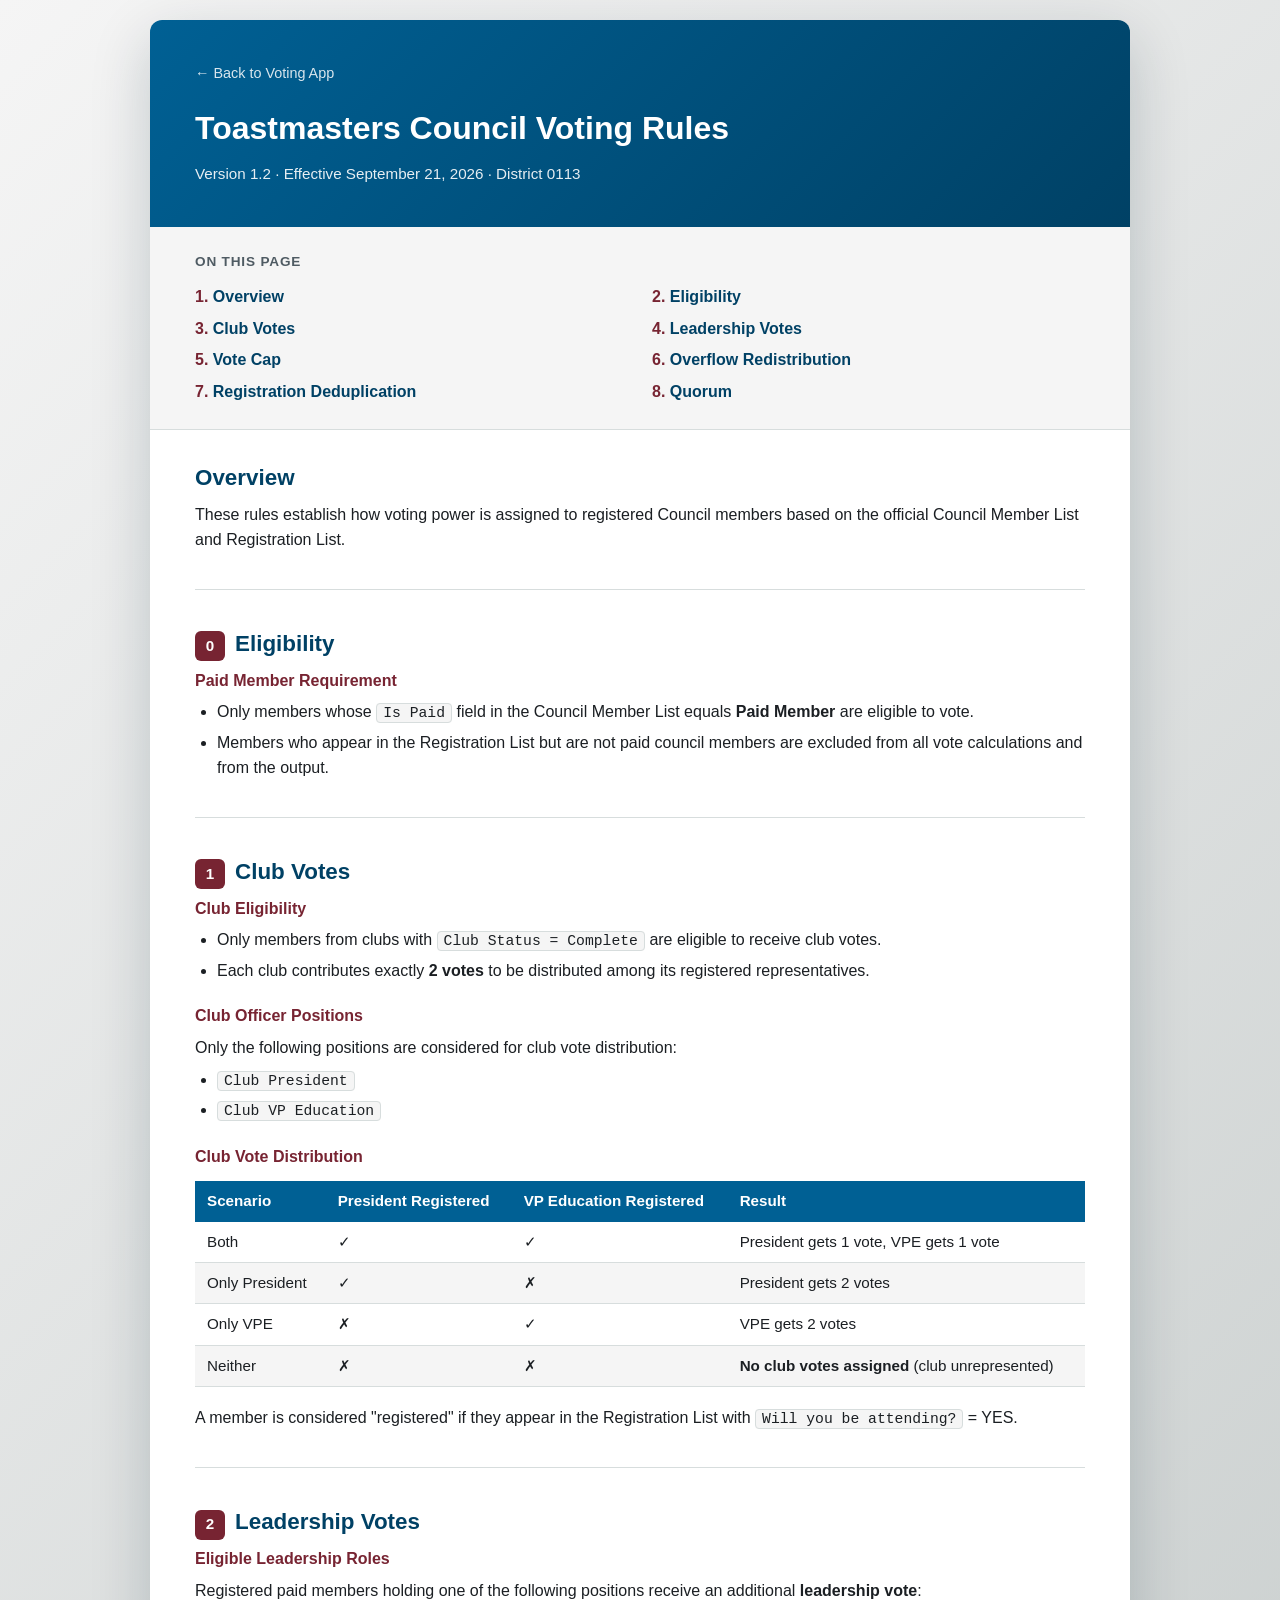
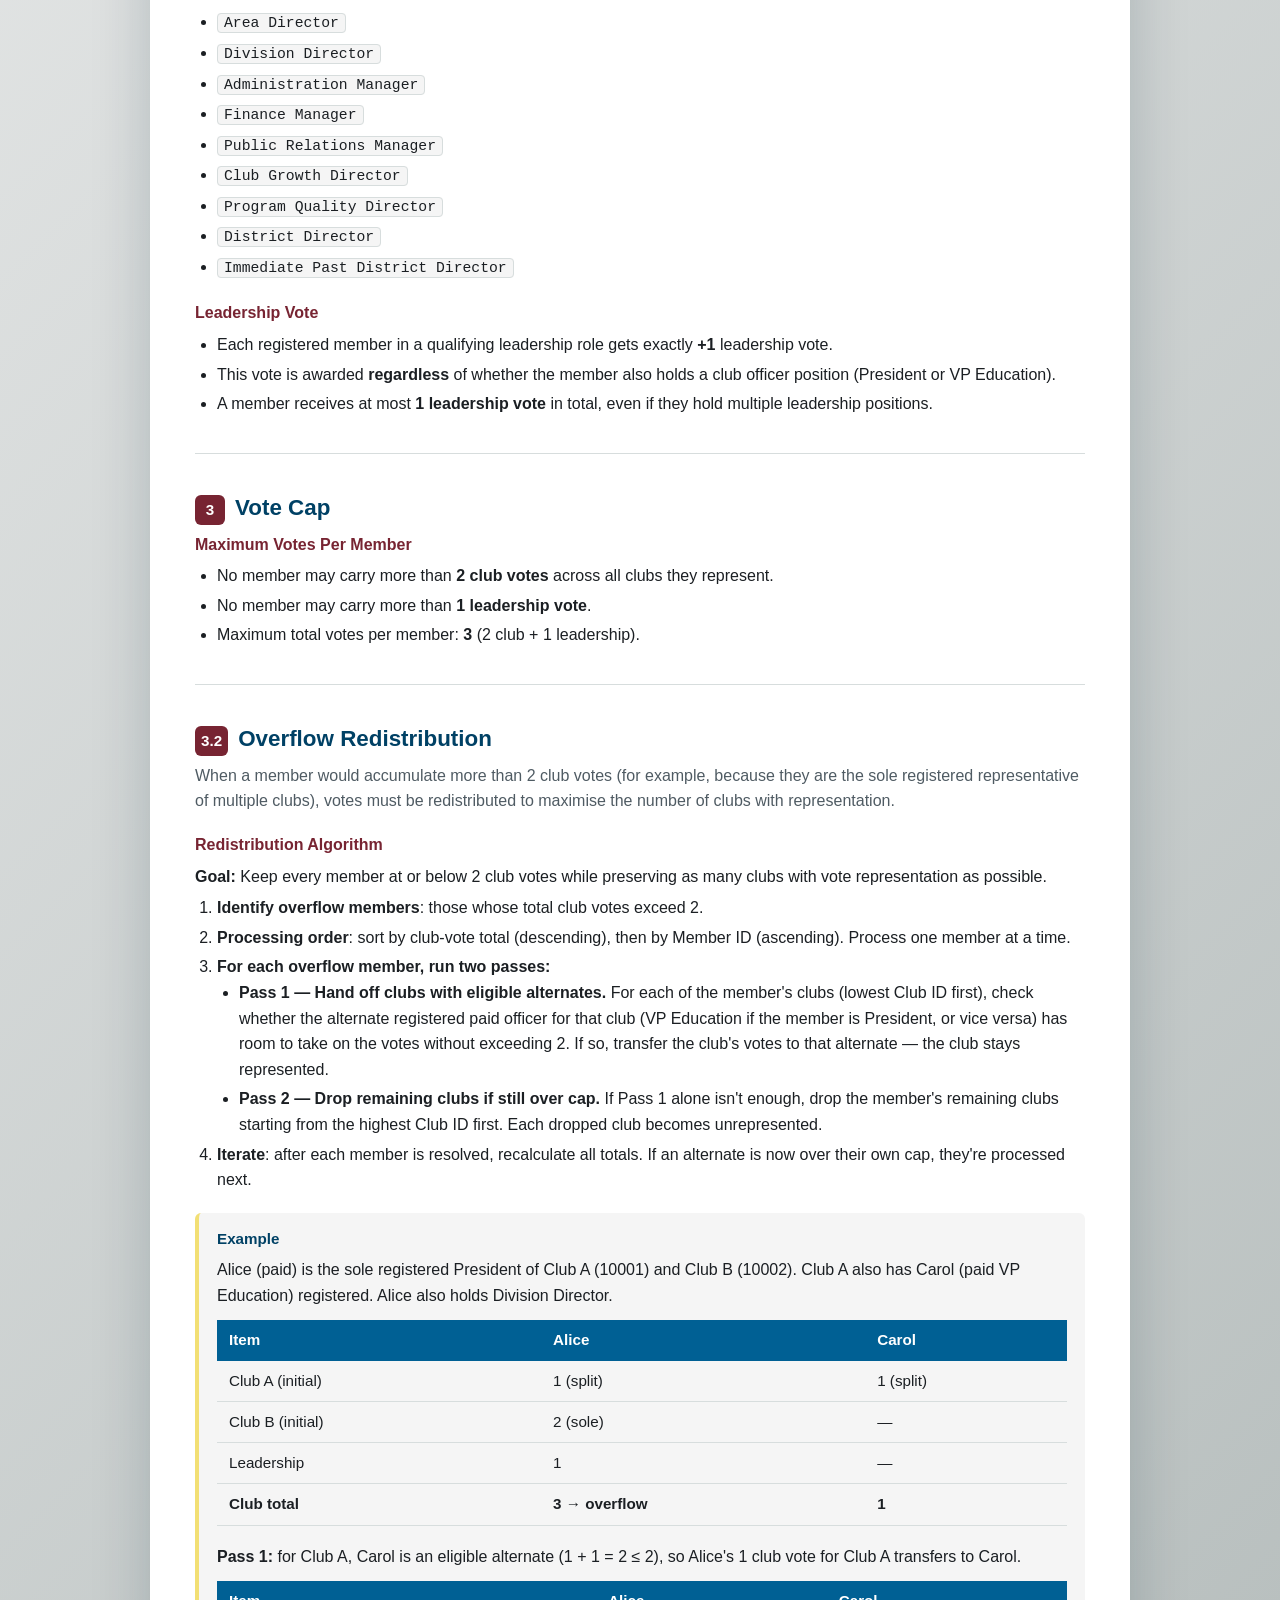
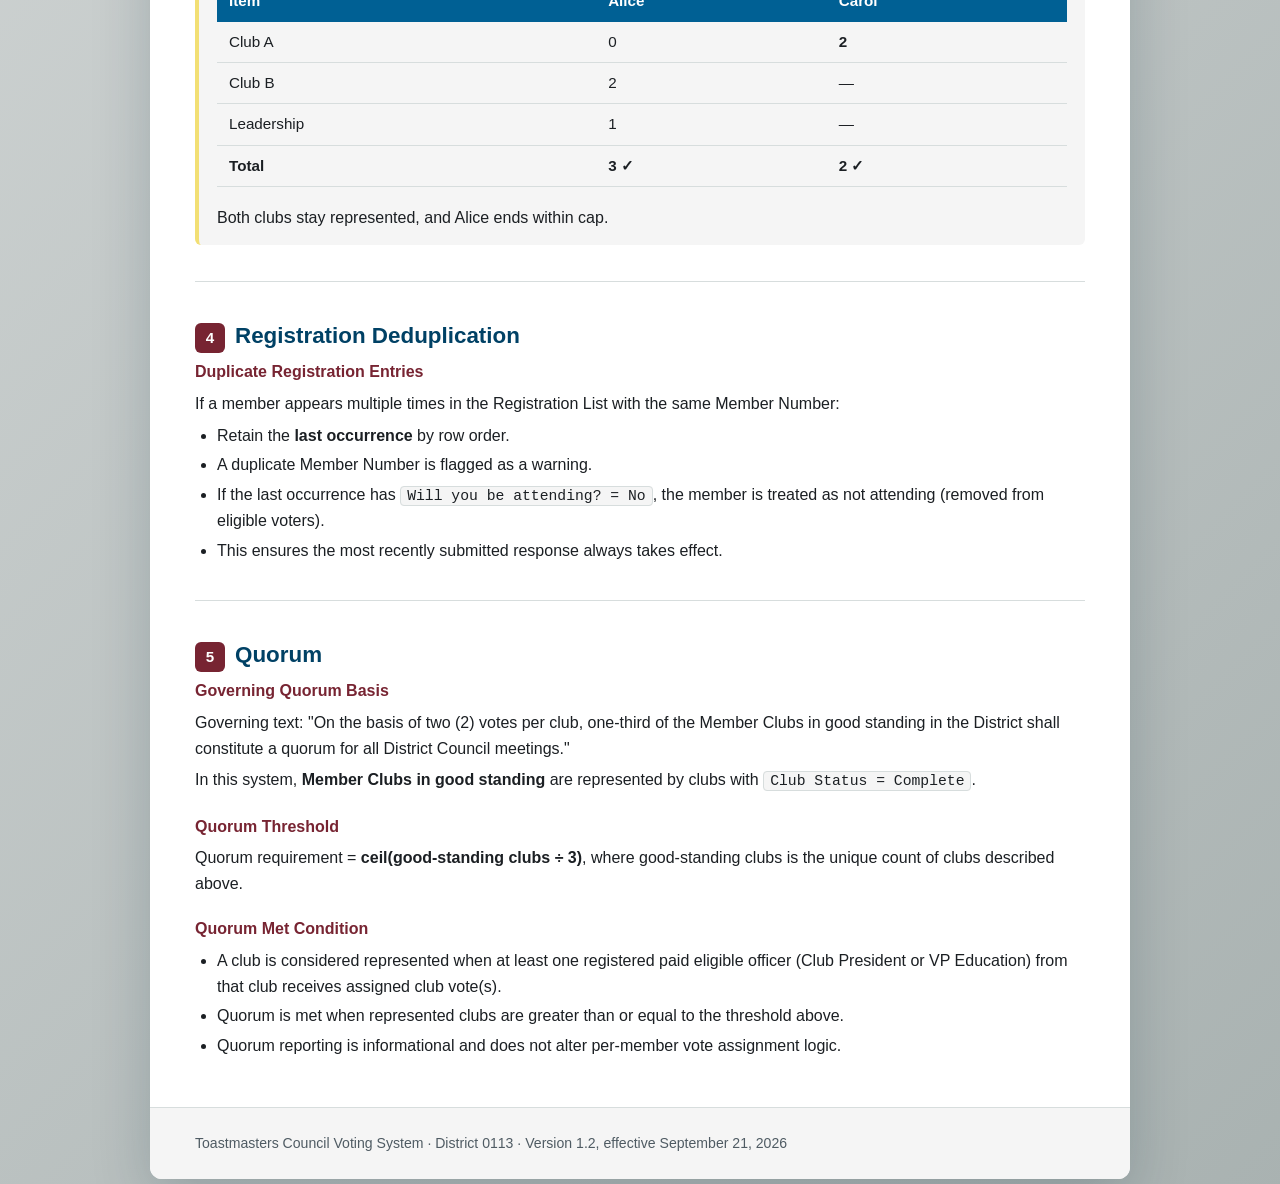
==== docs/voting-rules.html @ 873993ae "docs: reorder Quorum/Output Format rules and add a legible rules page Swaps rule order so Quorum (no" ====
<!DOCTYPE html>
<html lang="en">
<head>
<meta charset="UTF-8">
<meta name="viewport" content="width=device-width, initial-scale=1.0">
<title>Voting Rules — Toastmasters Council Voting</title>
<style>
    :root {
        --tm-loyal-blue: #004165;
        --tm-blissful-blue: #006094;
        --tm-true-maroon: #772432;
        --tm-rich-maroon: #781327;
        --tm-cool-gray: #a9b2b1;
        --tm-fair-gray: #f5f5f5;
        --tm-happy-yellow: #f2df74;
        --tm-white: #ffffff;
        --tm-charcoal: #1b1f23;
        --tm-slate: #4f5b63;
        --tm-border: #d7dddd;
        --tm-shadow: rgba(0, 33, 52, 0.2);
    }

    * { margin: 0; padding: 0; box-sizing: border-box; }

    body {
        font-family: 'Source Sans 3', 'Myriad Pro', 'Segoe UI', Arial, sans-serif;
        background: linear-gradient(135deg, var(--tm-fair-gray) 0%, var(--tm-cool-gray) 100%);
        color: var(--tm-charcoal);
        min-height: 100vh;
        padding: 20px;
        line-height: 1.6;
    }

    .sheet {
        max-width: 980px;
        margin: 0 auto;
        background: var(--tm-white);
        border-radius: 12px;
        box-shadow: 0 20px 60px var(--tm-shadow);
        overflow: hidden;
    }

    header {
        background: linear-gradient(135deg, var(--tm-blissful-blue) 0%, var(--tm-loyal-blue) 100%);
        color: var(--tm-white);
        padding: 40px 45px;
    }

    header .back-link {
        display: inline-block;
        margin-bottom: 18px;
        color: var(--tm-white);
        opacity: 0.85;
        text-decoration: none;
        font-size: 0.9rem;
    }

    header .back-link:hover { opacity: 1; text-decoration: underline; }

    header h1 { font-size: 2rem; margin-bottom: 8px; }

    header .meta {
        opacity: 0.9;
        font-size: 0.95rem;
    }

    nav.toc {
        background: var(--tm-fair-gray);
        border-bottom: 1px solid var(--tm-border);
        padding: 24px 45px;
    }

    nav.toc h2 {
        font-size: 0.85rem;
        text-transform: uppercase;
        letter-spacing: 0.06em;
        color: var(--tm-slate);
        margin-bottom: 12px;
    }

    nav.toc ol {
        list-style: none;
        display: grid;
        grid-template-columns: repeat(2, 1fr);
        gap: 6px 24px;
        counter-reset: toc;
    }

    nav.toc li { counter-increment: toc; }

    nav.toc a {
        color: var(--tm-loyal-blue);
        text-decoration: none;
        font-weight: 600;
    }

    nav.toc a::before {
        content: counter(toc) ". ";
        color: var(--tm-true-maroon);
    }

    nav.toc a:hover { text-decoration: underline; }

    main { padding: 10px 45px 45px; }

    section.rule {
        padding-top: 36px;
        border-top: 1px solid var(--tm-border);
        margin-top: 36px;
    }

    section.rule:first-of-type {
        border-top: none;
        margin-top: 10px;
        padding-top: 10px;
    }

    section.rule h2 {
        color: var(--tm-loyal-blue);
        font-size: 1.4rem;
        margin-bottom: 6px;
        display: flex;
        align-items: baseline;
        gap: 10px;
    }

    section.rule h2 .rule-number {
        display: inline-flex;
        align-items: center;
        justify-content: center;
        min-width: 30px;
        height: 30px;
        padding: 0 6px;
        border-radius: 6px;
        background: var(--tm-true-maroon);
        color: var(--tm-white);
        font-size: 0.95rem;
        font-weight: 700;
    }

    section.rule > p.intro {
        color: var(--tm-slate);
        margin-bottom: 18px;
    }

    .clause {
        margin-bottom: 20px;
    }

    .clause:last-child { margin-bottom: 0; }

    .clause h3 {
        font-size: 1rem;
        color: var(--tm-true-maroon);
        margin-bottom: 6px;
    }

    .clause ul, .clause ol {
        margin-left: 22px;
    }

    .clause ul { list-style: disc; }

    .clause li { margin-bottom: 4px; }

    .clause p { margin-bottom: 6px; }

    code {
        background: var(--tm-fair-gray);
        border: 1px solid var(--tm-border);
        border-radius: 4px;
        padding: 1px 6px;
        font-size: 0.92em;
        font-family: 'SFMono-Regular', Consolas, monospace;
    }

    table.rule-table {
        width: 100%;
        border-collapse: collapse;
        margin: 12px 0 18px;
        font-size: 0.95rem;
    }

    table.rule-table th {
        background: var(--tm-blissful-blue);
        color: var(--tm-white);
        text-align: left;
        padding: 8px 12px;
    }

    table.rule-table td {
        padding: 8px 12px;
        border-bottom: 1px solid var(--tm-border);
    }

    table.rule-table tr:nth-child(even) td { background: var(--tm-fair-gray); }

    .callout {
        background: var(--tm-fair-gray);
        border-left: 4px solid var(--tm-blissful-blue);
        border-radius: 6px;
        padding: 14px 18px;
        margin: 14px 0;
    }

    .callout.example {
        border-left-color: var(--tm-happy-yellow);
    }

    .callout h4 {
        color: var(--tm-loyal-blue);
        font-size: 0.95rem;
        margin-bottom: 6px;
    }

    footer {
        padding: 24px 45px;
        border-top: 1px solid var(--tm-border);
        color: var(--tm-slate);
        font-size: 0.88rem;
        background: var(--tm-fair-gray);
    }

    @media (max-width: 640px) {
        body { padding: 0; }
        .sheet { border-radius: 0; }
        header, nav.toc, main, footer { padding-left: 20px; padding-right: 20px; }
        nav.toc ol { grid-template-columns: 1fr; }
    }

    @media print {
        body { background: var(--tm-white); padding: 0; }
        .sheet { box-shadow: none; border-radius: 0; max-width: 100%; }
        header .back-link { display: none; }
        nav.toc { page-break-after: always; }
        section.rule { page-break-inside: avoid; }
        section.rule.page-break { page-break-before: always; border-top: none; margin-top: 0; padding-top: 0; }
    }
</style>
</head>
<body>
<div class="sheet">
    <header>
        <a class="back-link" href="../index.html">&larr; Back to Voting App</a>
        <h1>Toastmasters Council Voting Rules</h1>
        <p class="meta">Version 1.2 &middot; Effective September 21, 2026 &middot; District 0113</p>
    </header>

    <nav class="toc" aria-label="Table of contents">
        <h2>On this page</h2>
        <ol>
            <li><a href="#overview">Overview</a></li>
            <li><a href="#eligibility">Eligibility</a></li>
            <li><a href="#club-votes">Club Votes</a></li>
            <li><a href="#leadership-votes">Leadership Votes</a></li>
            <li><a href="#vote-cap">Vote Cap</a></li>
            <li><a href="#redistribution">Overflow Redistribution</a></li>
            <li><a href="#deduplication">Registration Deduplication</a></li>
            <li><a href="#quorum">Quorum</a></li>
        </ol>
    </nav>

    <main>
        <section class="rule" id="overview">
            <h2>Overview</h2>
            <p>These rules establish how voting power is assigned to registered Council members based on the official Council Member List and Registration List.</p>
        </section>

        <section class="rule" id="eligibility">
            <h2><span class="rule-number">0</span>Eligibility</h2>
            <div class="clause">
                <h3>Paid Member Requirement</h3>
                <ul>
                    <li>Only members whose <code>Is Paid</code> field in the Council Member List equals <strong>Paid Member</strong> are eligible to vote.</li>
                    <li>Members who appear in the Registration List but are not paid council members are excluded from all vote calculations and from the output.</li>
                </ul>
            </div>
        </section>

        <section class="rule" id="club-votes">
            <h2><span class="rule-number">1</span>Club Votes</h2>
            <div class="clause">
                <h3>Club Eligibility</h3>
                <ul>
                    <li>Only members from clubs with <code>Club Status = Complete</code> are eligible to receive club votes.</li>
                    <li>Each club contributes exactly <strong>2 votes</strong> to be distributed among its registered representatives.</li>
                </ul>
            </div>
            <div class="clause">
                <h3>Club Officer Positions</h3>
                <p>Only the following positions are considered for club vote distribution:</p>
                <ul>
                    <li><code>Club President</code></li>
                    <li><code>Club VP Education</code></li>
                </ul>
            </div>
            <div class="clause">
                <h3>Club Vote Distribution</h3>
                <table class="rule-table">
                    <thead>
                        <tr><th>Scenario</th><th>President Registered</th><th>VP Education Registered</th><th>Result</th></tr>
                    </thead>
                    <tbody>
                        <tr><td>Both</td><td>✓</td><td>✓</td><td>President gets 1 vote, VPE gets 1 vote</td></tr>
                        <tr><td>Only President</td><td>✓</td><td>✗</td><td>President gets 2 votes</td></tr>
                        <tr><td>Only VPE</td><td>✗</td><td>✓</td><td>VPE gets 2 votes</td></tr>
                        <tr><td>Neither</td><td>✗</td><td>✗</td><td><strong>No club votes assigned</strong> (club unrepresented)</td></tr>
                    </tbody>
                </table>
                <p>A member is considered "registered" if they appear in the Registration List with <code>Will you be attending?</code> = YES.</p>
            </div>
        </section>

        <section class="rule" id="leadership-votes">
            <h2><span class="rule-number">2</span>Leadership Votes</h2>
            <div class="clause">
                <h3>Eligible Leadership Roles</h3>
                <p>Registered paid members holding one of the following positions receive an additional <strong>leadership vote</strong>:</p>
                <ul>
                    <li><code>Area Director</code></li>
                    <li><code>Division Director</code></li>
                    <li><code>Administration Manager</code></li>
                    <li><code>Finance Manager</code></li>
                    <li><code>Public Relations Manager</code></li>
                    <li><code>Club Growth Director</code></li>
                    <li><code>Program Quality Director</code></li>
                    <li><code>District Director</code></li>
                    <li><code>Immediate Past District Director</code></li>
                </ul>
            </div>
            <div class="clause">
                <h3>Leadership Vote</h3>
                <ul>
                    <li>Each registered member in a qualifying leadership role gets exactly <strong>+1</strong> leadership vote.</li>
                    <li>This vote is awarded <strong>regardless</strong> of whether the member also holds a club officer position (President or VP Education).</li>
                    <li>A member receives at most <strong>1 leadership vote</strong> in total, even if they hold multiple leadership positions.</li>
                </ul>
            </div>
        </section>

        <section class="rule page-break" id="vote-cap">
            <h2><span class="rule-number">3</span>Vote Cap</h2>
            <div class="clause">
                <h3>Maximum Votes Per Member</h3>
                <ul>
                    <li>No member may carry more than <strong>2 club votes</strong> across all clubs they represent.</li>
                    <li>No member may carry more than <strong>1 leadership vote</strong>.</li>
                    <li>Maximum total votes per member: <strong>3</strong> (2 club + 1 leadership).</li>
                </ul>
            </div>
        </section>

        <section class="rule" id="redistribution">
            <h2><span class="rule-number">3.2</span>Overflow Redistribution</h2>
            <p class="intro">When a member would accumulate more than 2 club votes (for example, because they are the sole registered representative of multiple clubs), votes must be redistributed to maximise the number of clubs with representation.</p>

            <div class="clause">
                <h3>Redistribution Algorithm</h3>
                <p><strong>Goal:</strong> Keep every member at or below 2 club votes while preserving as many clubs with vote representation as possible.</p>
                <ol>
                    <li><strong>Identify overflow members</strong>: those whose total club votes exceed 2.</li>
                    <li><strong>Processing order</strong>: sort by club-vote total (descending), then by Member ID (ascending). Process one member at a time.</li>
                    <li>
                        <strong>For each overflow member, run two passes:</strong>
                        <ul>
                            <li><strong>Pass 1 — Hand off clubs with eligible alternates.</strong> For each of the member's clubs (lowest Club ID first), check whether the alternate registered paid officer for that club (VP Education if the member is President, or vice versa) has room to take on the votes without exceeding 2. If so, transfer the club's votes to that alternate — the club stays represented.</li>
                            <li><strong>Pass 2 — Drop remaining clubs if still over cap.</strong> If Pass 1 alone isn't enough, drop the member's remaining clubs starting from the highest Club ID first. Each dropped club becomes unrepresented.</li>
                        </ul>
                    </li>
                    <li><strong>Iterate</strong>: after each member is resolved, recalculate all totals. If an alternate is now over their own cap, they're processed next.</li>
                </ol>
            </div>

            <div class="callout example">
                <h4>Example</h4>
                <p>Alice (paid) is the sole registered President of Club A (10001) and Club B (10002). Club A also has Carol (paid VP Education) registered. Alice also holds Division Director.</p>
                <table class="rule-table">
                    <thead><tr><th>Item</th><th>Alice</th><th>Carol</th></tr></thead>
                    <tbody>
                        <tr><td>Club A (initial)</td><td>1 (split)</td><td>1 (split)</td></tr>
                        <tr><td>Club B (initial)</td><td>2 (sole)</td><td>—</td></tr>
                        <tr><td>Leadership</td><td>1</td><td>—</td></tr>
                        <tr><td><strong>Club total</strong></td><td><strong>3 → overflow</strong></td><td><strong>1</strong></td></tr>
                    </tbody>
                </table>
                <p><strong>Pass 1:</strong> for Club A, Carol is an eligible alternate (1 + 1 = 2 ≤ 2), so Alice's 1 club vote for Club A transfers to Carol.</p>
                <table class="rule-table">
                    <thead><tr><th>Item</th><th>Alice</th><th>Carol</th></tr></thead>
                    <tbody>
                        <tr><td>Club A</td><td>0</td><td><strong>2</strong></td></tr>
                        <tr><td>Club B</td><td>2</td><td>—</td></tr>
                        <tr><td>Leadership</td><td>1</td><td>—</td></tr>
                        <tr><td><strong>Total</strong></td><td><strong>3 ✓</strong></td><td><strong>2 ✓</strong></td></tr>
                    </tbody>
                </table>
                <p>Both clubs stay represented, and Alice ends within cap.</p>
            </div>
        </section>

        <section class="rule page-break" id="deduplication">
            <h2><span class="rule-number">4</span>Registration Deduplication</h2>
            <div class="clause">
                <h3>Duplicate Registration Entries</h3>
                <p>If a member appears multiple times in the Registration List with the same Member Number:</p>
                <ul>
                    <li>Retain the <strong>last occurrence</strong> by row order.</li>
                    <li>A duplicate Member Number is flagged as a warning.</li>
                    <li>If the last occurrence has <code>Will you be attending? = No</code>, the member is treated as not attending (removed from eligible voters).</li>
                    <li>This ensures the most recently submitted response always takes effect.</li>
                </ul>
            </div>
        </section>

        <section class="rule" id="quorum">
            <h2><span class="rule-number">5</span>Quorum</h2>
            <div class="clause">
                <h3>Governing Quorum Basis</h3>
                <p>Governing text: "On the basis of two (2) votes per club, one-third of the Member Clubs in good standing in the District shall constitute a quorum for all District Council meetings."</p>
                <p>In this system, <strong>Member Clubs in good standing</strong> are represented by clubs with <code>Club Status = Complete</code>.</p>
            </div>
            <div class="clause">
                <h3>Quorum Threshold</h3>
                <p>Quorum requirement = <strong>ceil(good-standing clubs &divide; 3)</strong>, where good-standing clubs is the unique count of clubs described above.</p>
            </div>
            <div class="clause">
                <h3>Quorum Met Condition</h3>
                <ul>
                    <li>A club is considered represented when at least one registered paid eligible officer (Club President or VP Education) from that club receives assigned club vote(s).</li>
                    <li>Quorum is met when represented clubs are greater than or equal to the threshold above.</li>
                    <li>Quorum reporting is informational and does not alter per-member vote assignment logic.</li>
                </ul>
            </div>
        </section>
    </main>

    <footer>
        Toastmasters Council Voting System &middot; District 0113 &middot; Version 1.2, effective September 21, 2026
    </footer>
</div>
</body>
</html>
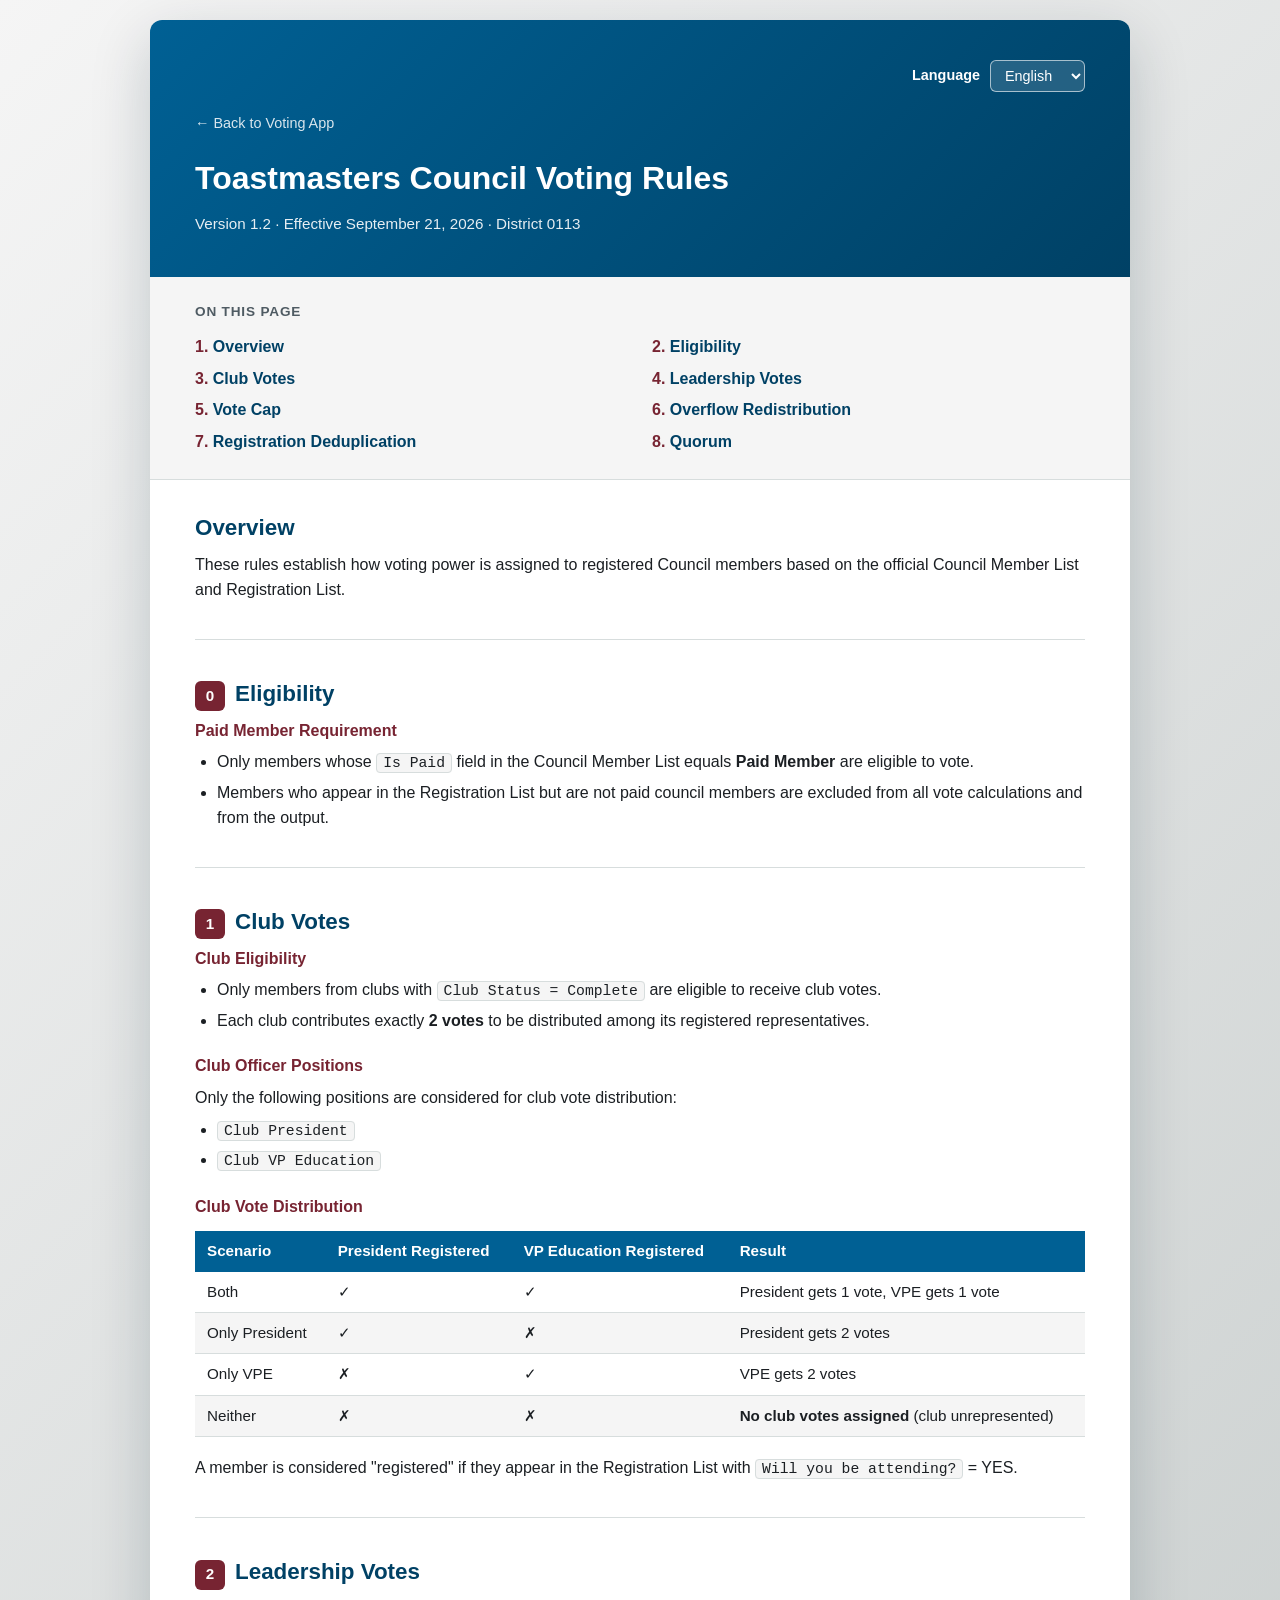
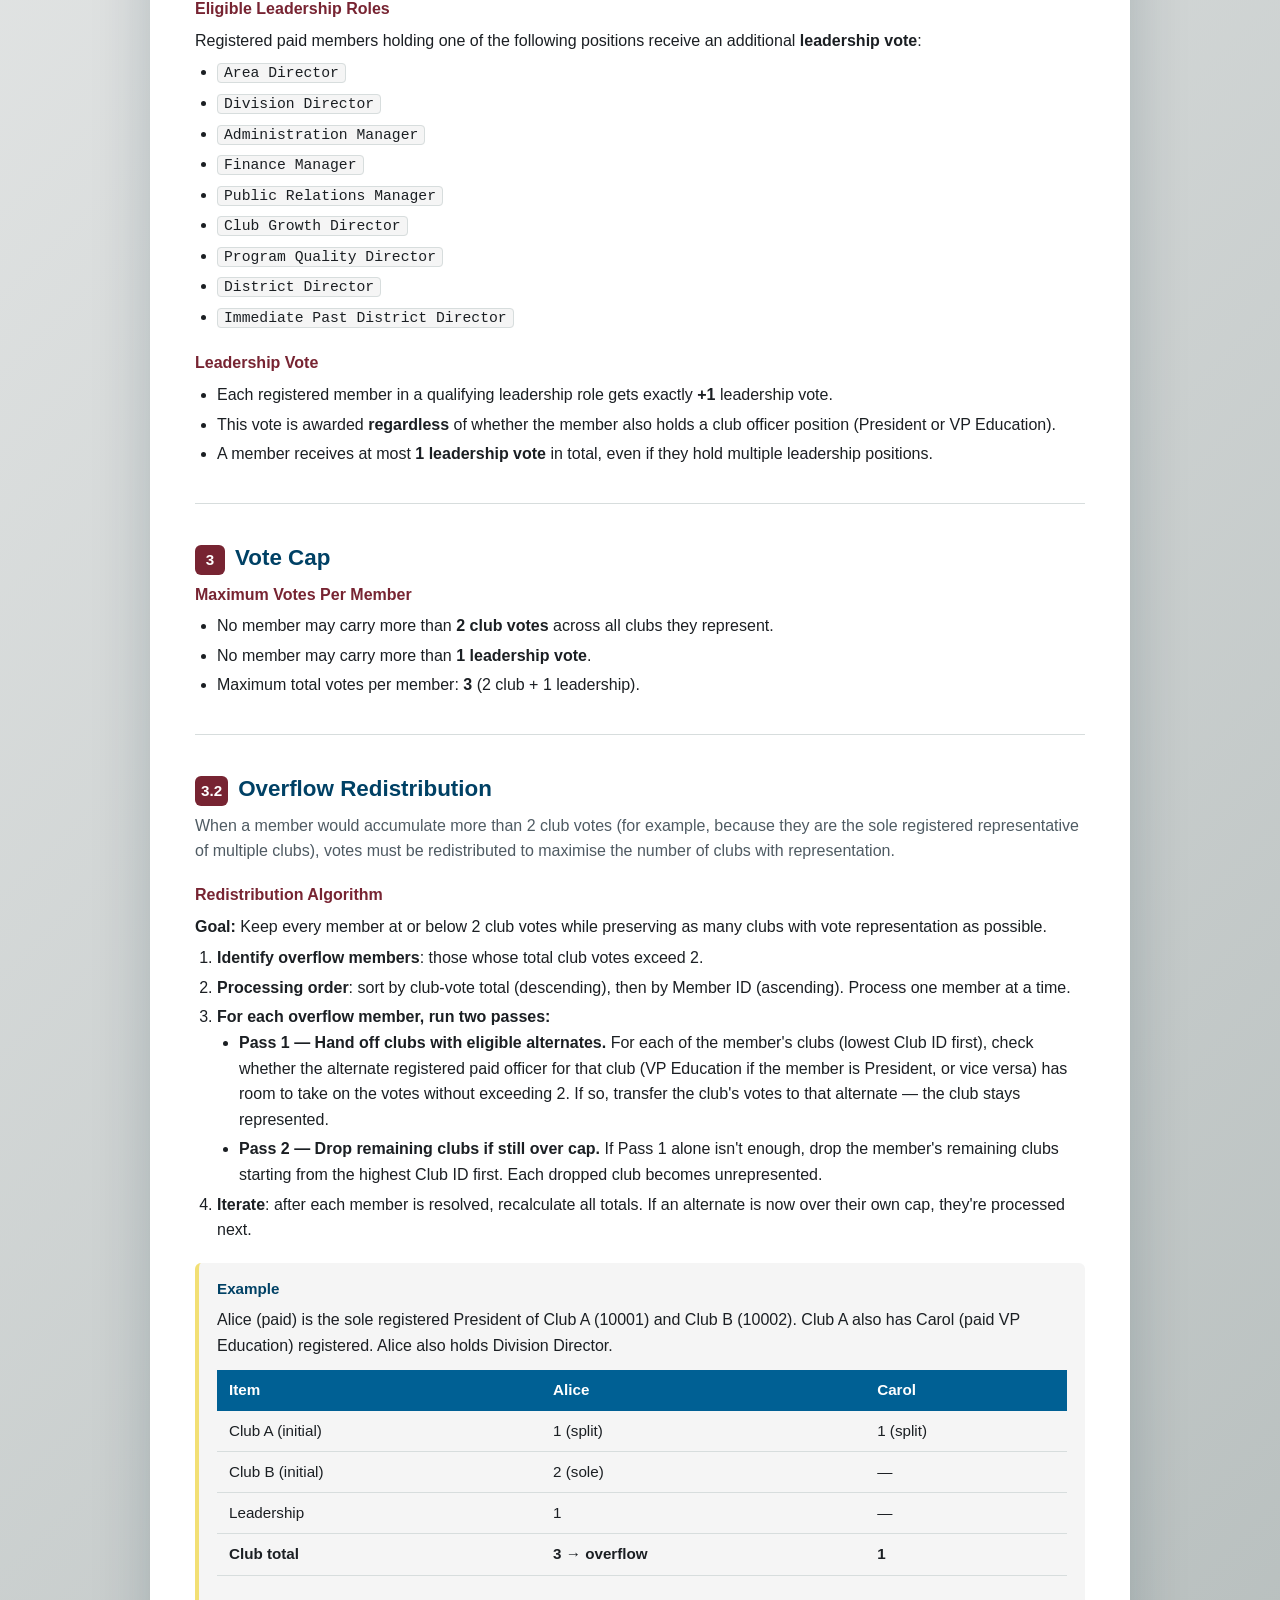
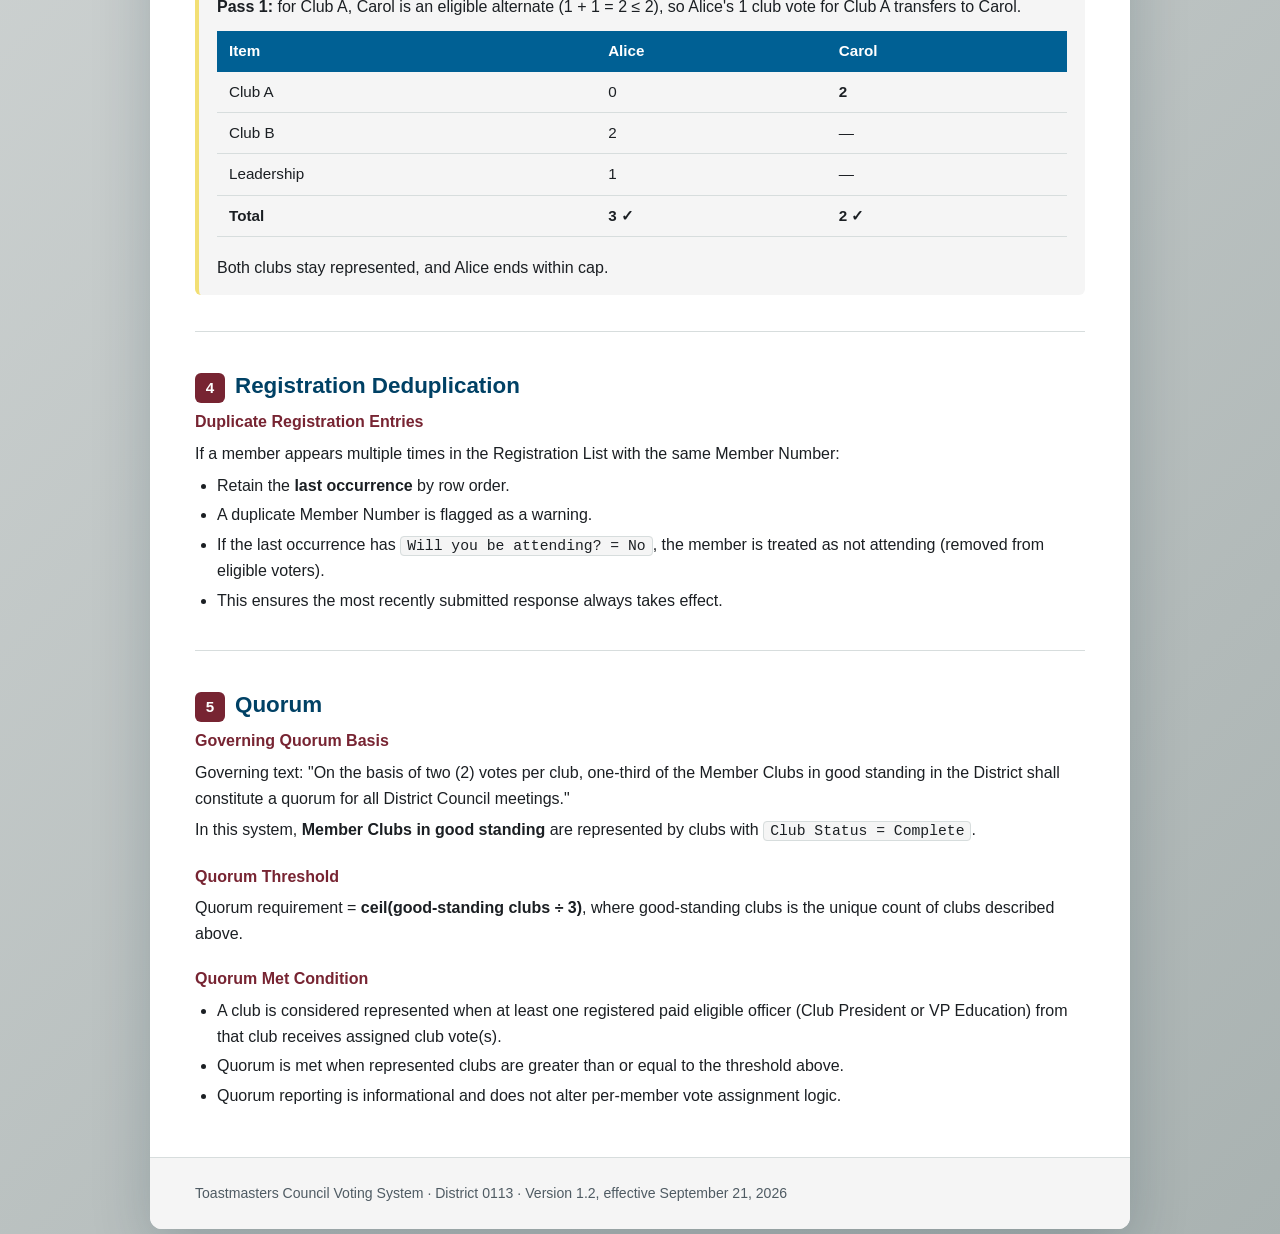
==== commit 35fa03de: "feat: make the voting rules page bilingual with a language switcher Adds a full Spanish translation " ====
--- a/docs/voting-rules.html
+++ b/docs/voting-rules.html
@@ -46,6 +46,32 @@
         padding: 40px 45px;
     }
 
+    .language-switcher {
+        display: flex;
+        justify-content: flex-end;
+        align-items: center;
+        gap: 10px;
+        margin-bottom: 18px;
+    }
+
+    .language-switcher label {
+        font-size: 0.9rem;
+        font-weight: 700;
+    }
+
+    .language-switcher select {
+        border: 1px solid rgba(255, 255, 255, 0.6);
+        background: rgba(255, 255, 255, 0.14);
+        color: var(--tm-white);
+        border-radius: 6px;
+        padding: 6px 10px;
+        font-size: 0.9rem;
+    }
+
+    .language-switcher option {
+        color: var(--tm-charcoal);
+    }
+
     header .back-link {
         display: inline-block;
         margin-bottom: 18px;
@@ -221,6 +247,8 @@
         background: var(--tm-fair-gray);
     }
 
+    .lang-content[hidden] { display: none; }
+
     @media (max-width: 640px) {
         body { padding: 0; }
         .sheet { border-radius: 0; }
@@ -231,7 +259,7 @@
     @media print {
         body { background: var(--tm-white); padding: 0; }
         .sheet { box-shadow: none; border-radius: 0; max-width: 100%; }
-        header .back-link { display: none; }
+        .language-switcher, header .back-link { display: none; }
         nav.toc { page-break-after: always; }
         section.rule { page-break-inside: avoid; }
         section.rule.page-break { page-break-before: always; border-top: none; margin-top: 0; padding-top: 0; }
@@ -241,201 +269,453 @@
 <body>
 <div class="sheet">
     <header>
-        <a class="back-link" href="../index.html">&larr; Back to Voting App</a>
-        <h1>Toastmasters Council Voting Rules</h1>
-        <p class="meta">Version 1.2 &middot; Effective September 21, 2026 &middot; District 0113</p>
+        <div class="language-switcher">
+            <label for="language-select" id="langLabel">Language</label>
+            <select id="language-select" aria-label="Language selector">
+                <option value="en">English</option>
+                <option value="es">Español</option>
+            </select>
+        </div>
+        <a class="back-link" href="../index.html" id="backLink">&larr; Back to Voting App</a>
+        <h1 id="pageTitle">Toastmasters Council Voting Rules</h1>
+        <p class="meta" id="pageMeta">Version 1.2 &middot; Effective September 21, 2026 &middot; District 0113</p>
     </header>
 
-    <nav class="toc" aria-label="Table of contents">
-        <h2>On this page</h2>
-        <ol>
-            <li><a href="#overview">Overview</a></li>
-            <li><a href="#eligibility">Eligibility</a></li>
-            <li><a href="#club-votes">Club Votes</a></li>
-            <li><a href="#leadership-votes">Leadership Votes</a></li>
-            <li><a href="#vote-cap">Vote Cap</a></li>
-            <li><a href="#redistribution">Overflow Redistribution</a></li>
-            <li><a href="#deduplication">Registration Deduplication</a></li>
-            <li><a href="#quorum">Quorum</a></li>
-        </ol>
-    </nav>
-
-    <main>
-        <section class="rule" id="overview">
-            <h2>Overview</h2>
-            <p>These rules establish how voting power is assigned to registered Council members based on the official Council Member List and Registration List.</p>
-        </section>
-
-        <section class="rule" id="eligibility">
-            <h2><span class="rule-number">0</span>Eligibility</h2>
-            <div class="clause">
-                <h3>Paid Member Requirement</h3>
-                <ul>
-                    <li>Only members whose <code>Is Paid</code> field in the Council Member List equals <strong>Paid Member</strong> are eligible to vote.</li>
-                    <li>Members who appear in the Registration List but are not paid council members are excluded from all vote calculations and from the output.</li>
-                </ul>
-            </div>
-        </section>
-
-        <section class="rule" id="club-votes">
-            <h2><span class="rule-number">1</span>Club Votes</h2>
-            <div class="clause">
-                <h3>Club Eligibility</h3>
-                <ul>
-                    <li>Only members from clubs with <code>Club Status = Complete</code> are eligible to receive club votes.</li>
-                    <li>Each club contributes exactly <strong>2 votes</strong> to be distributed among its registered representatives.</li>
-                </ul>
-            </div>
-            <div class="clause">
-                <h3>Club Officer Positions</h3>
-                <p>Only the following positions are considered for club vote distribution:</p>
-                <ul>
-                    <li><code>Club President</code></li>
-                    <li><code>Club VP Education</code></li>
-                </ul>
-            </div>
-            <div class="clause">
-                <h3>Club Vote Distribution</h3>
-                <table class="rule-table">
-                    <thead>
-                        <tr><th>Scenario</th><th>President Registered</th><th>VP Education Registered</th><th>Result</th></tr>
-                    </thead>
-                    <tbody>
-                        <tr><td>Both</td><td>✓</td><td>✓</td><td>President gets 1 vote, VPE gets 1 vote</td></tr>
-                        <tr><td>Only President</td><td>✓</td><td>✗</td><td>President gets 2 votes</td></tr>
-                        <tr><td>Only VPE</td><td>✗</td><td>✓</td><td>VPE gets 2 votes</td></tr>
-                        <tr><td>Neither</td><td>✗</td><td>✗</td><td><strong>No club votes assigned</strong> (club unrepresented)</td></tr>
-                    </tbody>
-                </table>
-                <p>A member is considered "registered" if they appear in the Registration List with <code>Will you be attending?</code> = YES.</p>
-            </div>
-        </section>
-
-        <section class="rule" id="leadership-votes">
-            <h2><span class="rule-number">2</span>Leadership Votes</h2>
-            <div class="clause">
-                <h3>Eligible Leadership Roles</h3>
-                <p>Registered paid members holding one of the following positions receive an additional <strong>leadership vote</strong>:</p>
-                <ul>
-                    <li><code>Area Director</code></li>
-                    <li><code>Division Director</code></li>
-                    <li><code>Administration Manager</code></li>
-                    <li><code>Finance Manager</code></li>
-                    <li><code>Public Relations Manager</code></li>
-                    <li><code>Club Growth Director</code></li>
-                    <li><code>Program Quality Director</code></li>
-                    <li><code>District Director</code></li>
-                    <li><code>Immediate Past District Director</code></li>
-                </ul>
-            </div>
-            <div class="clause">
-                <h3>Leadership Vote</h3>
-                <ul>
-                    <li>Each registered member in a qualifying leadership role gets exactly <strong>+1</strong> leadership vote.</li>
-                    <li>This vote is awarded <strong>regardless</strong> of whether the member also holds a club officer position (President or VP Education).</li>
-                    <li>A member receives at most <strong>1 leadership vote</strong> in total, even if they hold multiple leadership positions.</li>
-                </ul>
-            </div>
-        </section>
-
-        <section class="rule page-break" id="vote-cap">
-            <h2><span class="rule-number">3</span>Vote Cap</h2>
-            <div class="clause">
-                <h3>Maximum Votes Per Member</h3>
-                <ul>
-                    <li>No member may carry more than <strong>2 club votes</strong> across all clubs they represent.</li>
-                    <li>No member may carry more than <strong>1 leadership vote</strong>.</li>
-                    <li>Maximum total votes per member: <strong>3</strong> (2 club + 1 leadership).</li>
-                </ul>
-            </div>
-        </section>
-
-        <section class="rule" id="redistribution">
-            <h2><span class="rule-number">3.2</span>Overflow Redistribution</h2>
-            <p class="intro">When a member would accumulate more than 2 club votes (for example, because they are the sole registered representative of multiple clubs), votes must be redistributed to maximise the number of clubs with representation.</p>
-
-            <div class="clause">
-                <h3>Redistribution Algorithm</h3>
-                <p><strong>Goal:</strong> Keep every member at or below 2 club votes while preserving as many clubs with vote representation as possible.</p>
-                <ol>
-                    <li><strong>Identify overflow members</strong>: those whose total club votes exceed 2.</li>
-                    <li><strong>Processing order</strong>: sort by club-vote total (descending), then by Member ID (ascending). Process one member at a time.</li>
-                    <li>
-                        <strong>For each overflow member, run two passes:</strong>
-                        <ul>
-                            <li><strong>Pass 1 — Hand off clubs with eligible alternates.</strong> For each of the member's clubs (lowest Club ID first), check whether the alternate registered paid officer for that club (VP Education if the member is President, or vice versa) has room to take on the votes without exceeding 2. If so, transfer the club's votes to that alternate — the club stays represented.</li>
-                            <li><strong>Pass 2 — Drop remaining clubs if still over cap.</strong> If Pass 1 alone isn't enough, drop the member's remaining clubs starting from the highest Club ID first. Each dropped club becomes unrepresented.</li>
-                        </ul>
-                    </li>
-                    <li><strong>Iterate</strong>: after each member is resolved, recalculate all totals. If an alternate is now over their own cap, they're processed next.</li>
-                </ol>
-            </div>
-
-            <div class="callout example">
-                <h4>Example</h4>
-                <p>Alice (paid) is the sole registered President of Club A (10001) and Club B (10002). Club A also has Carol (paid VP Education) registered. Alice also holds Division Director.</p>
-                <table class="rule-table">
-                    <thead><tr><th>Item</th><th>Alice</th><th>Carol</th></tr></thead>
-                    <tbody>
-                        <tr><td>Club A (initial)</td><td>1 (split)</td><td>1 (split)</td></tr>
-                        <tr><td>Club B (initial)</td><td>2 (sole)</td><td>—</td></tr>
-                        <tr><td>Leadership</td><td>1</td><td>—</td></tr>
-                        <tr><td><strong>Club total</strong></td><td><strong>3 → overflow</strong></td><td><strong>1</strong></td></tr>
-                    </tbody>
-                </table>
-                <p><strong>Pass 1:</strong> for Club A, Carol is an eligible alternate (1 + 1 = 2 ≤ 2), so Alice's 1 club vote for Club A transfers to Carol.</p>
-                <table class="rule-table">
-                    <thead><tr><th>Item</th><th>Alice</th><th>Carol</th></tr></thead>
-                    <tbody>
-                        <tr><td>Club A</td><td>0</td><td><strong>2</strong></td></tr>
-                        <tr><td>Club B</td><td>2</td><td>—</td></tr>
-                        <tr><td>Leadership</td><td>1</td><td>—</td></tr>
-                        <tr><td><strong>Total</strong></td><td><strong>3 ✓</strong></td><td><strong>2 ✓</strong></td></tr>
-                    </tbody>
-                </table>
-                <p>Both clubs stay represented, and Alice ends within cap.</p>
-            </div>
-        </section>
-
-        <section class="rule page-break" id="deduplication">
-            <h2><span class="rule-number">4</span>Registration Deduplication</h2>
-            <div class="clause">
-                <h3>Duplicate Registration Entries</h3>
-                <p>If a member appears multiple times in the Registration List with the same Member Number:</p>
-                <ul>
-                    <li>Retain the <strong>last occurrence</strong> by row order.</li>
-                    <li>A duplicate Member Number is flagged as a warning.</li>
-                    <li>If the last occurrence has <code>Will you be attending? = No</code>, the member is treated as not attending (removed from eligible voters).</li>
-                    <li>This ensures the most recently submitted response always takes effect.</li>
-                </ul>
-            </div>
-        </section>
-
-        <section class="rule" id="quorum">
-            <h2><span class="rule-number">5</span>Quorum</h2>
-            <div class="clause">
-                <h3>Governing Quorum Basis</h3>
-                <p>Governing text: "On the basis of two (2) votes per club, one-third of the Member Clubs in good standing in the District shall constitute a quorum for all District Council meetings."</p>
-                <p>In this system, <strong>Member Clubs in good standing</strong> are represented by clubs with <code>Club Status = Complete</code>.</p>
-            </div>
-            <div class="clause">
-                <h3>Quorum Threshold</h3>
-                <p>Quorum requirement = <strong>ceil(good-standing clubs &divide; 3)</strong>, where good-standing clubs is the unique count of clubs described above.</p>
-            </div>
-            <div class="clause">
-                <h3>Quorum Met Condition</h3>
-                <ul>
-                    <li>A club is considered represented when at least one registered paid eligible officer (Club President or VP Education) from that club receives assigned club vote(s).</li>
-                    <li>Quorum is met when represented clubs are greater than or equal to the threshold above.</li>
-                    <li>Quorum reporting is informational and does not alter per-member vote assignment logic.</li>
-                </ul>
-            </div>
-        </section>
-    </main>
-
-    <footer>
+    <!-- ============================= ENGLISH ============================= -->
+    <div class="lang-content" id="content-en">
+        <nav class="toc" aria-label="Table of contents">
+            <h2>On this page</h2>
+            <ol>
+                <li><a href="#overview-en">Overview</a></li>
+                <li><a href="#eligibility-en">Eligibility</a></li>
+                <li><a href="#club-votes-en">Club Votes</a></li>
+                <li><a href="#leadership-votes-en">Leadership Votes</a></li>
+                <li><a href="#vote-cap-en">Vote Cap</a></li>
+                <li><a href="#redistribution-en">Overflow Redistribution</a></li>
+                <li><a href="#deduplication-en">Registration Deduplication</a></li>
+                <li><a href="#quorum-en">Quorum</a></li>
+            </ol>
+        </nav>
+
+        <main>
+            <section class="rule" id="overview-en">
+                <h2>Overview</h2>
+                <p>These rules establish how voting power is assigned to registered Council members based on the official Council Member List and Registration List.</p>
+            </section>
+
+            <section class="rule" id="eligibility-en">
+                <h2><span class="rule-number">0</span>Eligibility</h2>
+                <div class="clause">
+                    <h3>Paid Member Requirement</h3>
+                    <ul>
+                        <li>Only members whose <code>Is Paid</code> field in the Council Member List equals <strong>Paid Member</strong> are eligible to vote.</li>
+                        <li>Members who appear in the Registration List but are not paid council members are excluded from all vote calculations and from the output.</li>
+                    </ul>
+                </div>
+            </section>
+
+            <section class="rule" id="club-votes-en">
+                <h2><span class="rule-number">1</span>Club Votes</h2>
+                <div class="clause">
+                    <h3>Club Eligibility</h3>
+                    <ul>
+                        <li>Only members from clubs with <code>Club Status = Complete</code> are eligible to receive club votes.</li>
+                        <li>Each club contributes exactly <strong>2 votes</strong> to be distributed among its registered representatives.</li>
+                    </ul>
+                </div>
+                <div class="clause">
+                    <h3>Club Officer Positions</h3>
+                    <p>Only the following positions are considered for club vote distribution:</p>
+                    <ul>
+                        <li><code>Club President</code></li>
+                        <li><code>Club VP Education</code></li>
+                    </ul>
+                </div>
+                <div class="clause">
+                    <h3>Club Vote Distribution</h3>
+                    <table class="rule-table">
+                        <thead>
+                            <tr><th>Scenario</th><th>President Registered</th><th>VP Education Registered</th><th>Result</th></tr>
+                        </thead>
+                        <tbody>
+                            <tr><td>Both</td><td>✓</td><td>✓</td><td>President gets 1 vote, VPE gets 1 vote</td></tr>
+                            <tr><td>Only President</td><td>✓</td><td>✗</td><td>President gets 2 votes</td></tr>
+                            <tr><td>Only VPE</td><td>✗</td><td>✓</td><td>VPE gets 2 votes</td></tr>
+                            <tr><td>Neither</td><td>✗</td><td>✗</td><td><strong>No club votes assigned</strong> (club unrepresented)</td></tr>
+                        </tbody>
+                    </table>
+                    <p>A member is considered "registered" if they appear in the Registration List with <code>Will you be attending?</code> = YES.</p>
+                </div>
+            </section>
+
+            <section class="rule" id="leadership-votes-en">
+                <h2><span class="rule-number">2</span>Leadership Votes</h2>
+                <div class="clause">
+                    <h3>Eligible Leadership Roles</h3>
+                    <p>Registered paid members holding one of the following positions receive an additional <strong>leadership vote</strong>:</p>
+                    <ul>
+                        <li><code>Area Director</code></li>
+                        <li><code>Division Director</code></li>
+                        <li><code>Administration Manager</code></li>
+                        <li><code>Finance Manager</code></li>
+                        <li><code>Public Relations Manager</code></li>
+                        <li><code>Club Growth Director</code></li>
+                        <li><code>Program Quality Director</code></li>
+                        <li><code>District Director</code></li>
+                        <li><code>Immediate Past District Director</code></li>
+                    </ul>
+                </div>
+                <div class="clause">
+                    <h3>Leadership Vote</h3>
+                    <ul>
+                        <li>Each registered member in a qualifying leadership role gets exactly <strong>+1</strong> leadership vote.</li>
+                        <li>This vote is awarded <strong>regardless</strong> of whether the member also holds a club officer position (President or VP Education).</li>
+                        <li>A member receives at most <strong>1 leadership vote</strong> in total, even if they hold multiple leadership positions.</li>
+                    </ul>
+                </div>
+            </section>
+
+            <section class="rule page-break" id="vote-cap-en">
+                <h2><span class="rule-number">3</span>Vote Cap</h2>
+                <div class="clause">
+                    <h3>Maximum Votes Per Member</h3>
+                    <ul>
+                        <li>No member may carry more than <strong>2 club votes</strong> across all clubs they represent.</li>
+                        <li>No member may carry more than <strong>1 leadership vote</strong>.</li>
+                        <li>Maximum total votes per member: <strong>3</strong> (2 club + 1 leadership).</li>
+                    </ul>
+                </div>
+            </section>
+
+            <section class="rule" id="redistribution-en">
+                <h2><span class="rule-number">3.2</span>Overflow Redistribution</h2>
+                <p class="intro">When a member would accumulate more than 2 club votes (for example, because they are the sole registered representative of multiple clubs), votes must be redistributed to maximise the number of clubs with representation.</p>
+
+                <div class="clause">
+                    <h3>Redistribution Algorithm</h3>
+                    <p><strong>Goal:</strong> Keep every member at or below 2 club votes while preserving as many clubs with vote representation as possible.</p>
+                    <ol>
+                        <li><strong>Identify overflow members</strong>: those whose total club votes exceed 2.</li>
+                        <li><strong>Processing order</strong>: sort by club-vote total (descending), then by Member ID (ascending). Process one member at a time.</li>
+                        <li>
+                            <strong>For each overflow member, run two passes:</strong>
+                            <ul>
+                                <li><strong>Pass 1 — Hand off clubs with eligible alternates.</strong> For each of the member's clubs (lowest Club ID first), check whether the alternate registered paid officer for that club (VP Education if the member is President, or vice versa) has room to take on the votes without exceeding 2. If so, transfer the club's votes to that alternate — the club stays represented.</li>
+                                <li><strong>Pass 2 — Drop remaining clubs if still over cap.</strong> If Pass 1 alone isn't enough, drop the member's remaining clubs starting from the highest Club ID first. Each dropped club becomes unrepresented.</li>
+                            </ul>
+                        </li>
+                        <li><strong>Iterate</strong>: after each member is resolved, recalculate all totals. If an alternate is now over their own cap, they're processed next.</li>
+                    </ol>
+                </div>
+
+                <div class="callout example">
+                    <h4>Example</h4>
+                    <p>Alice (paid) is the sole registered President of Club A (10001) and Club B (10002). Club A also has Carol (paid VP Education) registered. Alice also holds Division Director.</p>
+                    <table class="rule-table">
+                        <thead><tr><th>Item</th><th>Alice</th><th>Carol</th></tr></thead>
+                        <tbody>
+                            <tr><td>Club A (initial)</td><td>1 (split)</td><td>1 (split)</td></tr>
+                            <tr><td>Club B (initial)</td><td>2 (sole)</td><td>—</td></tr>
+                            <tr><td>Leadership</td><td>1</td><td>—</td></tr>
+                            <tr><td><strong>Club total</strong></td><td><strong>3 → overflow</strong></td><td><strong>1</strong></td></tr>
+                        </tbody>
+                    </table>
+                    <p><strong>Pass 1:</strong> for Club A, Carol is an eligible alternate (1 + 1 = 2 ≤ 2), so Alice's 1 club vote for Club A transfers to Carol.</p>
+                    <table class="rule-table">
+                        <thead><tr><th>Item</th><th>Alice</th><th>Carol</th></tr></thead>
+                        <tbody>
+                            <tr><td>Club A</td><td>0</td><td><strong>2</strong></td></tr>
+                            <tr><td>Club B</td><td>2</td><td>—</td></tr>
+                            <tr><td>Leadership</td><td>1</td><td>—</td></tr>
+                            <tr><td><strong>Total</strong></td><td><strong>3 ✓</strong></td><td><strong>2 ✓</strong></td></tr>
+                        </tbody>
+                    </table>
+                    <p>Both clubs stay represented, and Alice ends within cap.</p>
+                </div>
+            </section>
+
+            <section class="rule page-break" id="deduplication-en">
+                <h2><span class="rule-number">4</span>Registration Deduplication</h2>
+                <div class="clause">
+                    <h3>Duplicate Registration Entries</h3>
+                    <p>If a member appears multiple times in the Registration List with the same Member Number:</p>
+                    <ul>
+                        <li>Retain the <strong>last occurrence</strong> by row order.</li>
+                        <li>A duplicate Member Number is flagged as a warning.</li>
+                        <li>If the last occurrence has <code>Will you be attending? = No</code>, the member is treated as not attending (removed from eligible voters).</li>
+                        <li>This ensures the most recently submitted response always takes effect.</li>
+                    </ul>
+                </div>
+            </section>
+
+            <section class="rule" id="quorum-en">
+                <h2><span class="rule-number">5</span>Quorum</h2>
+                <div class="clause">
+                    <h3>Governing Quorum Basis</h3>
+                    <p>Governing text: "On the basis of two (2) votes per club, one-third of the Member Clubs in good standing in the District shall constitute a quorum for all District Council meetings."</p>
+                    <p>In this system, <strong>Member Clubs in good standing</strong> are represented by clubs with <code>Club Status = Complete</code>.</p>
+                </div>
+                <div class="clause">
+                    <h3>Quorum Threshold</h3>
+                    <p>Quorum requirement = <strong>ceil(good-standing clubs &divide; 3)</strong>, where good-standing clubs is the unique count of clubs described above.</p>
+                </div>
+                <div class="clause">
+                    <h3>Quorum Met Condition</h3>
+                    <ul>
+                        <li>A club is considered represented when at least one registered paid eligible officer (Club President or VP Education) from that club receives assigned club vote(s).</li>
+                        <li>Quorum is met when represented clubs are greater than or equal to the threshold above.</li>
+                        <li>Quorum reporting is informational and does not alter per-member vote assignment logic.</li>
+                    </ul>
+                </div>
+            </section>
+        </main>
+    </div>
+
+    <!-- ============================= SPANISH ============================= -->
+    <div class="lang-content" id="content-es" hidden>
+        <nav class="toc" aria-label="Tabla de contenido">
+            <h2>En esta página</h2>
+            <ol>
+                <li><a href="#overview-es">Resumen</a></li>
+                <li><a href="#eligibility-es">Elegibilidad</a></li>
+                <li><a href="#club-votes-es">Votos de Club</a></li>
+                <li><a href="#leadership-votes-es">Votos de Liderazgo</a></li>
+                <li><a href="#vote-cap-es">Límite de Votos</a></li>
+                <li><a href="#redistribution-es">Redistribución de Excedentes</a></li>
+                <li><a href="#deduplication-es">Depuración de Registros Duplicados</a></li>
+                <li><a href="#quorum-es">Quórum</a></li>
+            </ol>
+        </nav>
+
+        <main>
+            <section class="rule" id="overview-es">
+                <h2>Resumen</h2>
+                <p>Estas reglas establecen cómo se asigna el poder de voto a los socios registrados del Consejo, con base en la Lista de Miembros del Consejo y la Lista de Registro oficiales.</p>
+            </section>
+
+            <section class="rule" id="eligibility-es">
+                <h2><span class="rule-number">0</span>Elegibilidad</h2>
+                <div class="clause">
+                    <h3>Requisito de Socio Pagado</h3>
+                    <ul>
+                        <li>Solo los socios cuyo campo <code>Is Paid</code> en la Lista de Miembros del Consejo sea igual a <strong>Paid Member</strong> son elegibles para votar.</li>
+                        <li>Los socios que aparecen en la Lista de Registro pero no son socios pagados del Consejo quedan excluidos de todos los cálculos de votos y del resultado final.</li>
+                    </ul>
+                </div>
+            </section>
+
+            <section class="rule" id="club-votes-es">
+                <h2><span class="rule-number">1</span>Votos de Club</h2>
+                <div class="clause">
+                    <h3>Elegibilidad del Club</h3>
+                    <ul>
+                        <li>Solo los socios de clubes con <code>Club Status = Complete</code> son elegibles para recibir votos de club.</li>
+                        <li>Cada club aporta exactamente <strong>2 votos</strong> para distribuir entre sus representantes registrados.</li>
+                    </ul>
+                </div>
+                <div class="clause">
+                    <h3>Puestos de Oficiales del Club</h3>
+                    <p>Solo se consideran los siguientes puestos para la distribución de votos de club:</p>
+                    <ul>
+                        <li><code>Club President</code></li>
+                        <li><code>Club VP Education</code></li>
+                    </ul>
+                </div>
+                <div class="clause">
+                    <h3>Distribución de Votos del Club</h3>
+                    <table class="rule-table">
+                        <thead>
+                            <tr><th>Escenario</th><th>Presidente Registrado</th><th>VP de Educación Registrado</th><th>Resultado</th></tr>
+                        </thead>
+                        <tbody>
+                            <tr><td>Ambos</td><td>✓</td><td>✓</td><td>El Presidente recibe 1 voto, la VPE recibe 1 voto</td></tr>
+                            <tr><td>Solo Presidente</td><td>✓</td><td>✗</td><td>El Presidente recibe 2 votos</td></tr>
+                            <tr><td>Solo VPE</td><td>✗</td><td>✓</td><td>La VPE recibe 2 votos</td></tr>
+                            <tr><td>Ninguno</td><td>✗</td><td>✗</td><td><strong>No se asignan votos de club</strong> (club sin representación)</td></tr>
+                        </tbody>
+                    </table>
+                    <p>Un socio se considera "registrado" si aparece en la Lista de Registro con <code>Will you be attending?</code> = YES (Sí).</p>
+                </div>
+            </section>
+
+            <section class="rule" id="leadership-votes-es">
+                <h2><span class="rule-number">2</span>Votos de Liderazgo</h2>
+                <div class="clause">
+                    <h3>Puestos de Liderazgo Elegibles</h3>
+                    <p>Los socios pagados y registrados que ocupen uno de los siguientes puestos reciben un <strong>voto de liderazgo</strong> adicional:</p>
+                    <ul>
+                        <li><code>Area Director</code></li>
+                        <li><code>Division Director</code></li>
+                        <li><code>Administration Manager</code></li>
+                        <li><code>Finance Manager</code></li>
+                        <li><code>Public Relations Manager</code></li>
+                        <li><code>Club Growth Director</code></li>
+                        <li><code>Program Quality Director</code></li>
+                        <li><code>District Director</code></li>
+                        <li><code>Immediate Past District Director</code></li>
+                    </ul>
+                </div>
+                <div class="clause">
+                    <h3>Voto de Liderazgo</h3>
+                    <ul>
+                        <li>Cada socio registrado en un puesto de liderazgo elegible recibe exactamente <strong>+1</strong> voto de liderazgo.</li>
+                        <li>Este voto se otorga <strong>sin importar</strong> si el socio también ocupa un puesto de oficial de club (Presidente o VP de Educación).</li>
+                        <li>Un socio recibe como máximo <strong>1 voto de liderazgo</strong> en total, incluso si ocupa varios puestos de liderazgo.</li>
+                    </ul>
+                </div>
+            </section>
+
+            <section class="rule page-break" id="vote-cap-es">
+                <h2><span class="rule-number">3</span>Límite de Votos</h2>
+                <div class="clause">
+                    <h3>Máximo de Votos por Socio</h3>
+                    <ul>
+                        <li>Ningún socio puede tener más de <strong>2 votos de club</strong> entre todos los clubes que representa.</li>
+                        <li>Ningún socio puede tener más de <strong>1 voto de liderazgo</strong>.</li>
+                        <li>Máximo total de votos por socio: <strong>3</strong> (2 de club + 1 de liderazgo).</li>
+                    </ul>
+                </div>
+            </section>
+
+            <section class="rule" id="redistribution-es">
+                <h2><span class="rule-number">3.2</span>Redistribución de Excedentes</h2>
+                <p class="intro">Cuando un socio acumularía más de 2 votos de club (por ejemplo, por ser el único representante registrado de varios clubes), los votos deben redistribuirse para maximizar la cantidad de clubes con representación.</p>
+
+                <div class="clause">
+                    <h3>Algoritmo de Redistribución</h3>
+                    <p><strong>Meta:</strong> mantener a cada socio en 2 votos de club o menos, preservando la mayor cantidad posible de clubes con representación de voto.</p>
+                    <ol>
+                        <li><strong>Identificar socios con excedente</strong>: aquellos cuyo total de votos de club supera 2.</li>
+                        <li><strong>Orden de procesamiento</strong>: ordenar por total de votos de club (descendente), luego por ID de Socio (ascendente). Procesar un socio a la vez.</li>
+                        <li>
+                            <strong>Para cada socio con excedente, ejecutar dos pasadas:</strong>
+                            <ul>
+                                <li><strong>Pasada 1 — Transferir clubes con alternos elegibles.</strong> Para cada club del socio (empezando por el ID de Club más bajo), verificar si el oficial alterno registrado y pagado de ese club (VP de Educación si el socio es Presidente, o viceversa) tiene espacio para recibir los votos sin superar 2. Si es así, transferir los votos de ese club al alterno — el club permanece representado.</li>
+                                <li><strong>Pasada 2 — Eliminar los clubes restantes si aún se supera el límite.</strong> Si la Pasada 1 no es suficiente, eliminar los clubes restantes del socio comenzando por el ID de Club más alto. Cada club eliminado queda sin representación.</li>
+                            </ul>
+                        </li>
+                        <li><strong>Iterar</strong>: después de resolver a cada socio, recalcular todos los totales. Si un alterno queda por encima de su propio límite, se procesa a continuación.</li>
+                    </ol>
+                </div>
+
+                <div class="callout example">
+                    <h4>Ejemplo</h4>
+                    <p>Alicia (pagada) es la única Presidenta registrada del Club A (10001) y el Club B (10002). El Club A también tiene a Carolina (VP de Educación pagada) registrada. Alicia también ocupa el puesto de Directora de División.</p>
+                    <table class="rule-table">
+                        <thead><tr><th>Concepto</th><th>Alicia</th><th>Carolina</th></tr></thead>
+                        <tbody>
+                            <tr><td>Club A (inicial)</td><td>1 (dividido)</td><td>1 (dividido)</td></tr>
+                            <tr><td>Club B (inicial)</td><td>2 (única)</td><td>—</td></tr>
+                            <tr><td>Liderazgo</td><td>1</td><td>—</td></tr>
+                            <tr><td><strong>Total de club</strong></td><td><strong>3 → excedente</strong></td><td><strong>1</strong></td></tr>
+                        </tbody>
+                    </table>
+                    <p><strong>Pasada 1:</strong> para el Club A, Carolina es una alterna elegible (1 + 1 = 2 ≤ 2), así que el voto de club de Alicia para el Club A se transfiere a Carolina.</p>
+                    <table class="rule-table">
+                        <thead><tr><th>Concepto</th><th>Alicia</th><th>Carolina</th></tr></thead>
+                        <tbody>
+                            <tr><td>Club A</td><td>0</td><td><strong>2</strong></td></tr>
+                            <tr><td>Club B</td><td>2</td><td>—</td></tr>
+                            <tr><td>Liderazgo</td><td>1</td><td>—</td></tr>
+                            <tr><td><strong>Total</strong></td><td><strong>3 ✓</strong></td><td><strong>2 ✓</strong></td></tr>
+                        </tbody>
+                    </table>
+                    <p>Ambos clubes permanecen representados y Alicia queda dentro del límite.</p>
+                </div>
+            </section>
+
+            <section class="rule page-break" id="deduplication-es">
+                <h2><span class="rule-number">4</span>Depuración de Registros Duplicados</h2>
+                <div class="clause">
+                    <h3>Entradas de Registro Duplicadas</h3>
+                    <p>Si un socio aparece varias veces en la Lista de Registro con el mismo Número de Socio:</p>
+                    <ul>
+                        <li>Se conserva la <strong>última entrada</strong> según el orden de las filas.</li>
+                        <li>Un Número de Socio duplicado se marca como advertencia.</li>
+                        <li>Si la última entrada tiene <code>Will you be attending? = No</code>, el socio se considera no asistente (se elimina de los votantes elegibles).</li>
+                        <li>Esto garantiza que la respuesta enviada más recientemente sea siempre la que tenga efecto.</li>
+                    </ul>
+                </div>
+            </section>
+
+            <section class="rule" id="quorum-es">
+                <h2><span class="rule-number">5</span>Quórum</h2>
+                <div class="clause">
+                    <h3>Base del Quórum según los Estatutos</h3>
+                    <p>Texto normativo: "Con base en dos (2) votos por club, un tercio de los Clubes Miembro en regla en el Distrito constituirá quórum para todas las reuniones del Consejo de Distrito."</p>
+                    <p>En este sistema, los <strong>Clubes Miembro en regla</strong> están representados por los clubes con <code>Club Status = Complete</code>.</p>
+                </div>
+                <div class="clause">
+                    <h3>Umbral de Quórum</h3>
+                    <p>El requisito de quórum = <strong>techo(clubes en regla &divide; 3)</strong>, donde "clubes en regla" es el conteo único de clubes descrito arriba.</p>
+                </div>
+                <div class="clause">
+                    <h3>Condición de Quórum Cumplido</h3>
+                    <ul>
+                        <li>Un club se considera representado cuando al menos un oficial elegible, registrado y pagado (Presidente del Club o VP de Educación) de ese club recibe voto(s) de club asignado(s).</li>
+                        <li>El quórum se cumple cuando la cantidad de clubes representados es mayor o igual al umbral anterior.</li>
+                        <li>El reporte de quórum es informativo y no altera la lógica de asignación de votos por socio.</li>
+                    </ul>
+                </div>
+            </section>
+        </main>
+    </div>
+
+    <footer id="pageFooter">
         Toastmasters Council Voting System &middot; District 0113 &middot; Version 1.2, effective September 21, 2026
     </footer>
 </div>
+<script>
+    var STORAGE_KEY = 'uiLanguage';
+    var TEXT = {
+        en: {
+            back: '← Back to Voting App',
+            title: 'Toastmasters Council Voting Rules',
+            meta: 'Version 1.2 · Effective September 21, 2026 · District 0113',
+            footer: 'Toastmasters Council Voting System · District 0113 · Version 1.2, effective September 21, 2026',
+            langLabel: 'Language'
+        },
+        es: {
+            back: '← Volver a la App de Votación',
+            title: 'Reglas de Votación del Consejo Toastmasters',
+            meta: 'Versión 1.2 · Vigente desde el 21 de septiembre de 2026 · Distrito 0113',
+            footer: 'Sistema de Votación del Consejo Toastmasters · Distrito 0113 · Versión 1.2, vigente desde el 21 de septiembre de 2026',
+            langLabel: 'Idioma'
+        }
+    };
+
+    function resolveLanguage() {
+        try {
+            var saved = localStorage.getItem(STORAGE_KEY);
+            if (saved === 'en' || saved === 'es') return saved;
+        } catch (err) { /* ignore */ }
+        return 'en';
+    }
+
+    function setLanguage(lang) {
+        if (lang !== 'en' && lang !== 'es') lang = 'en';
+        var text = TEXT[lang];
+
+        document.getElementById('content-en').hidden = lang !== 'en';
+        document.getElementById('content-es').hidden = lang !== 'es';
+        document.getElementById('backLink').textContent = text.back;
+        document.getElementById('pageTitle').textContent = text.title;
+        document.getElementById('pageMeta').textContent = text.meta;
+        document.getElementById('pageFooter').textContent = text.footer;
+        document.getElementById('langLabel').textContent = text.langLabel;
+        document.documentElement.lang = lang;
+
+        var select = document.getElementById('language-select');
+        if (select) select.value = lang;
+
+        try { localStorage.setItem(STORAGE_KEY, lang); } catch (err) { /* ignore */ }
+    }
+
+    document.addEventListener('DOMContentLoaded', function () {
+        var select = document.getElementById('language-select');
+        select.addEventListener('change', function () { setLanguage(select.value); });
+        setLanguage(resolveLanguage());
+    });
+</script>
 </body>
 </html>
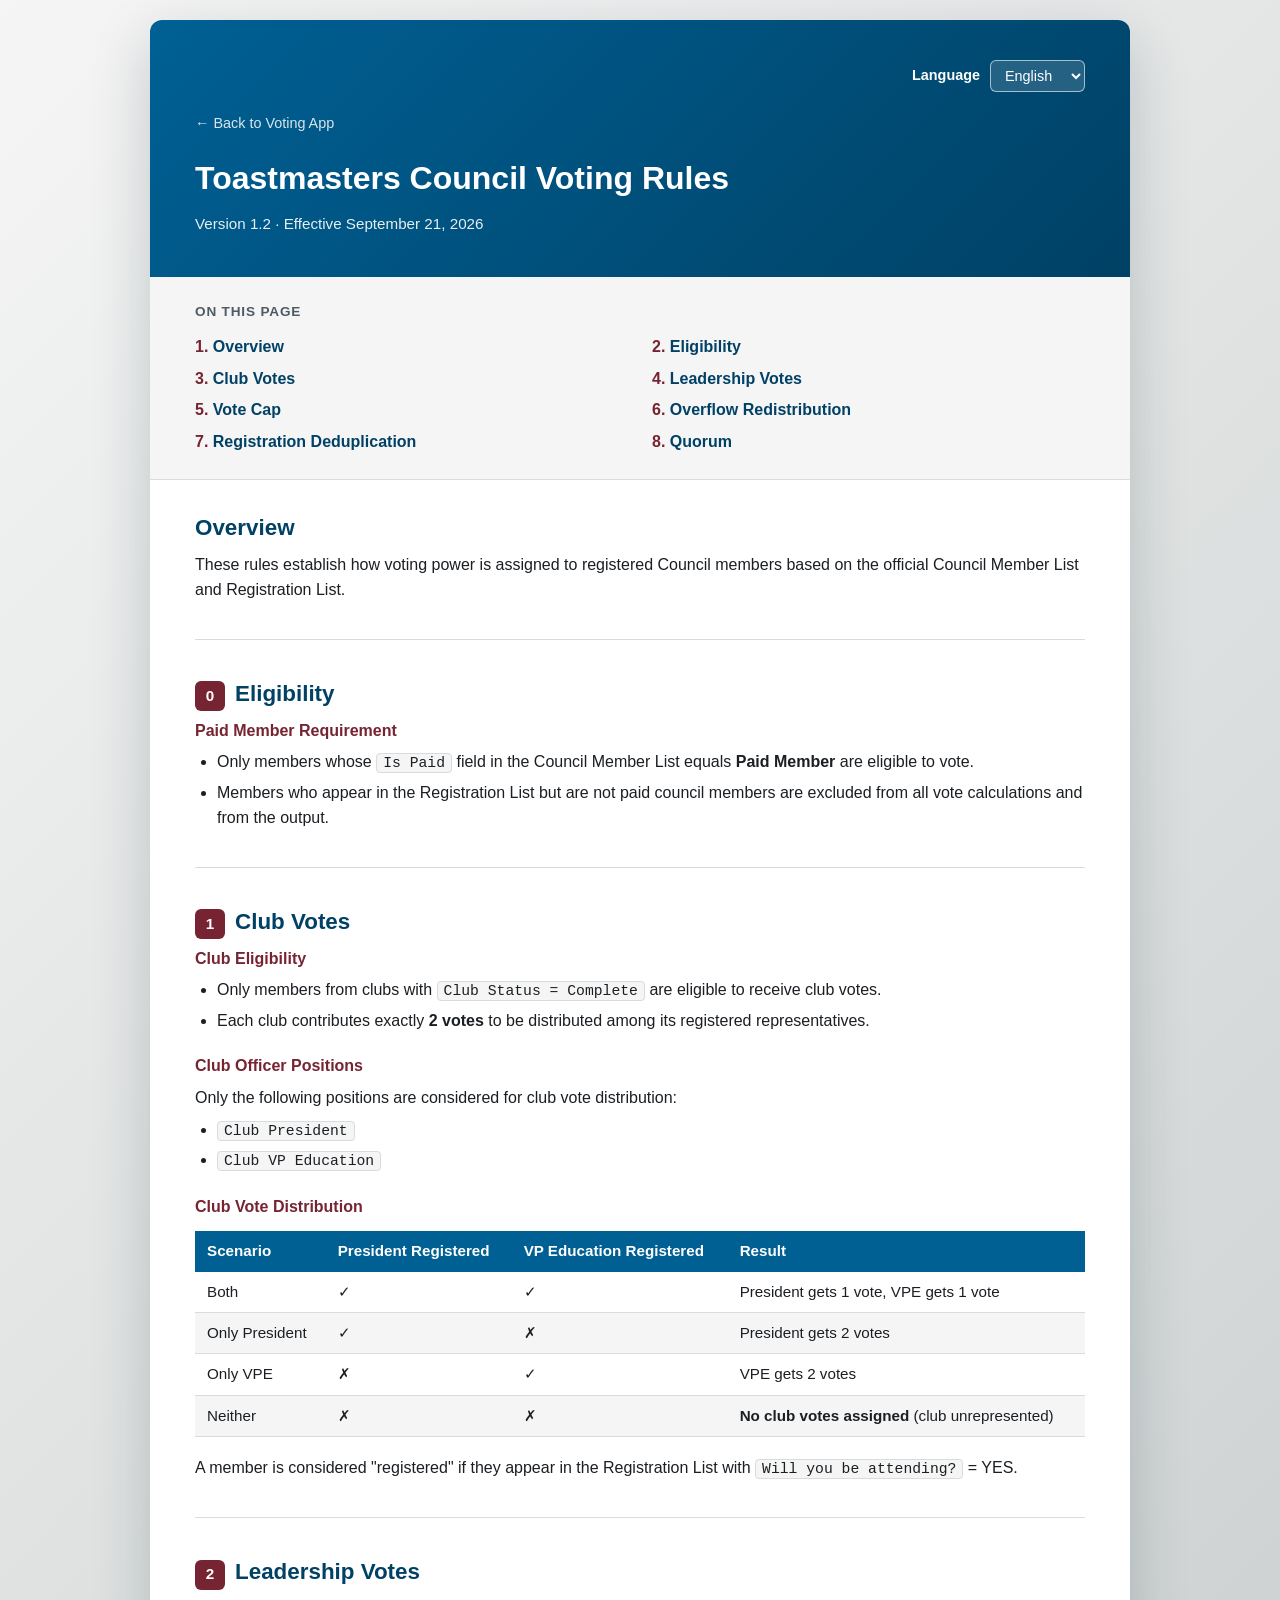
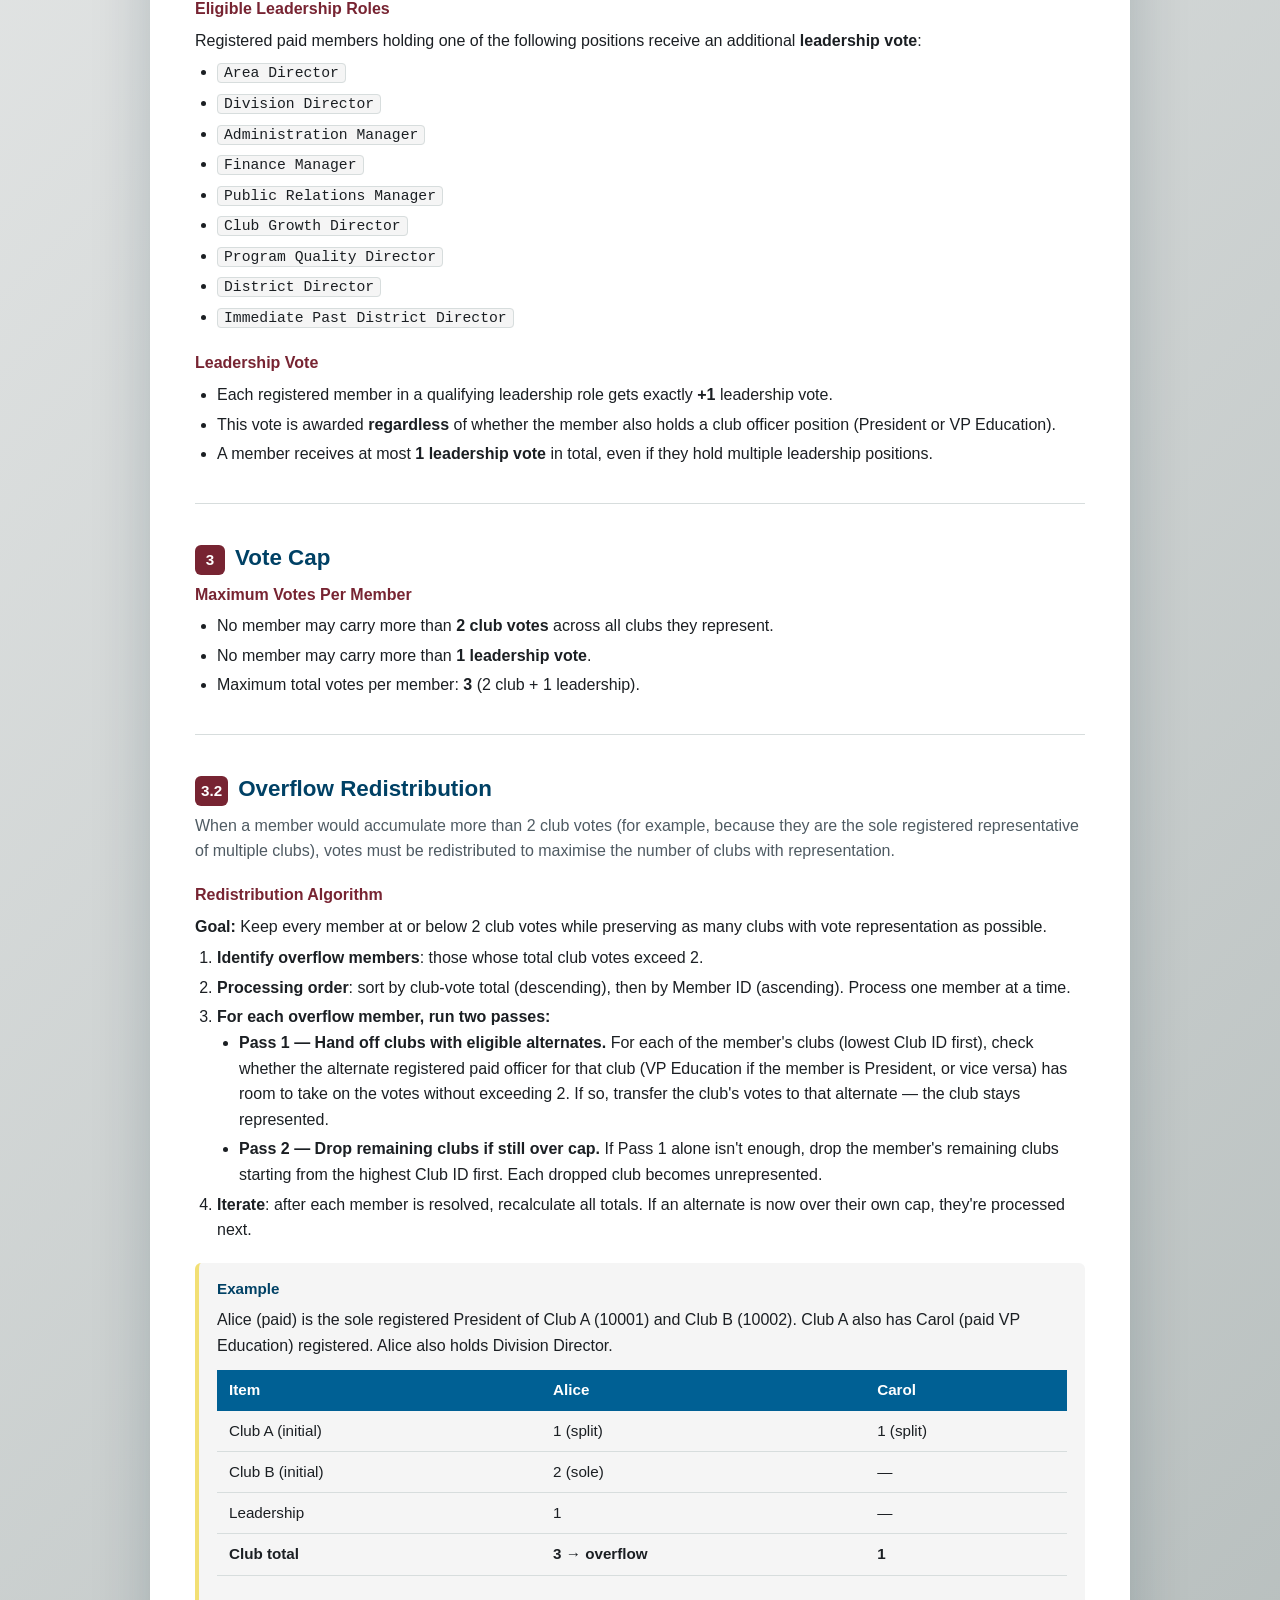
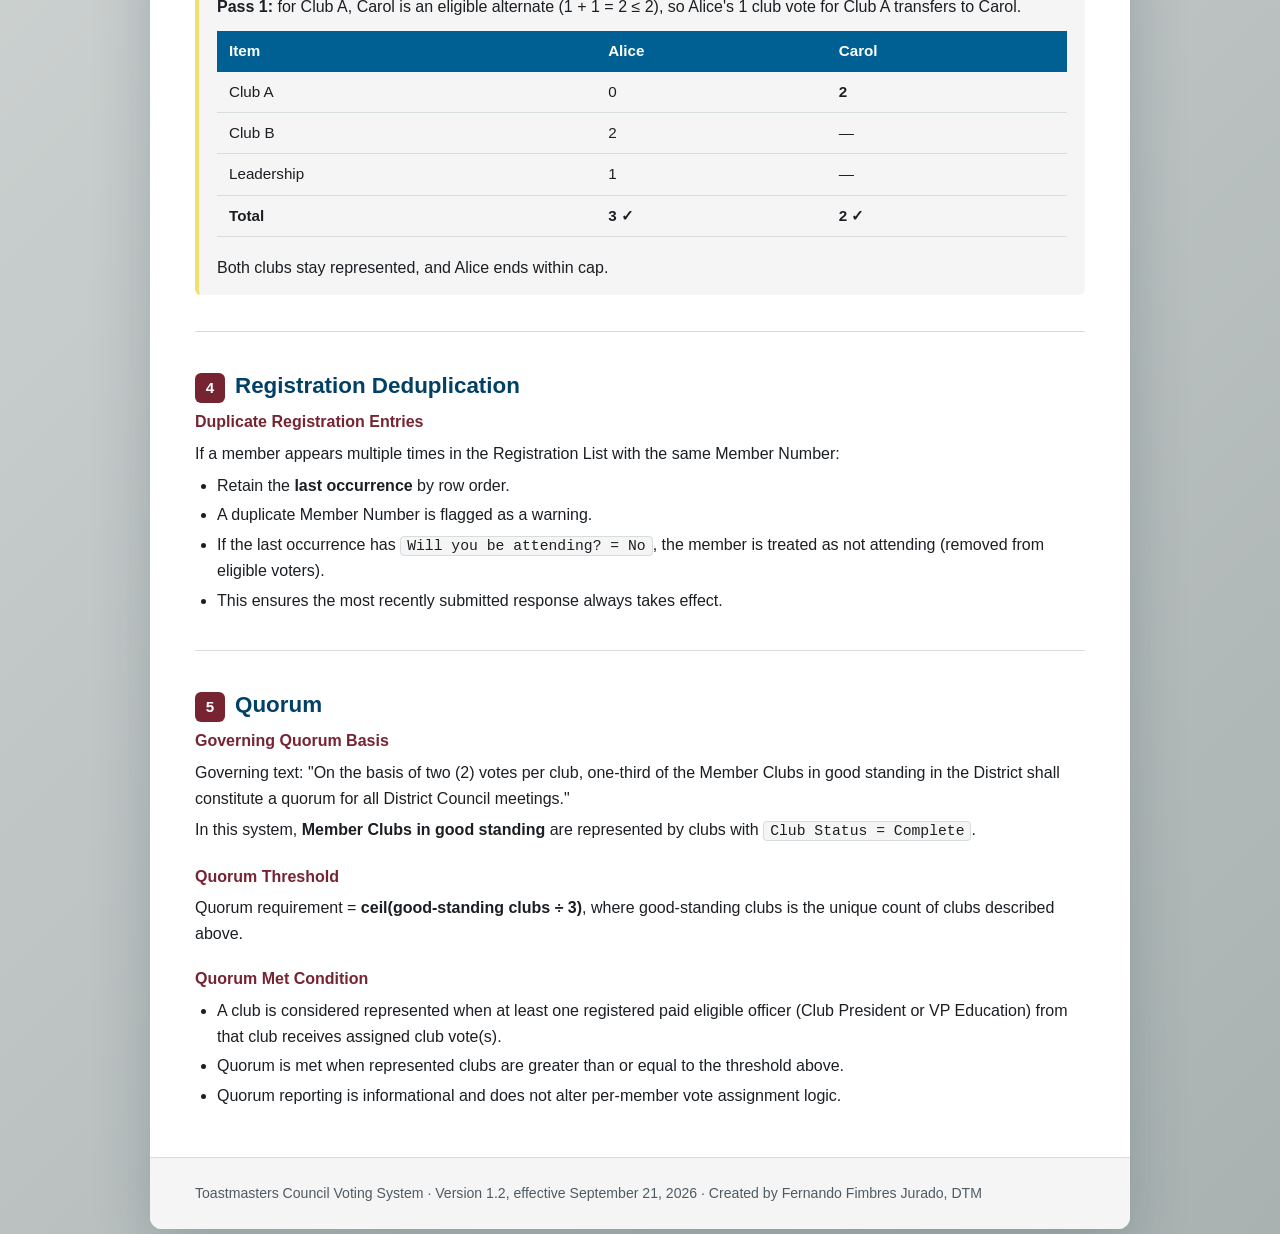
==== commit 2d02072b: "feat: add per-division represented-club count; genericize for any District Club Representation table" ====
--- a/docs/voting-rules.html
+++ b/docs/voting-rules.html
@@ -278,7 +278,7 @@
         </div>
         <a class="back-link" href="../index.html" id="backLink">&larr; Back to Voting App</a>
         <h1 id="pageTitle">Toastmasters Council Voting Rules</h1>
-        <p class="meta" id="pageMeta">Version 1.2 &middot; Effective September 21, 2026 &middot; District 0113</p>
+        <p class="meta" id="pageMeta">Version 1.2 &middot; Effective September 21, 2026</p>
     </header>
 
     <!-- ============================= ENGLISH ============================= -->
@@ -662,7 +662,7 @@
     </div>
 
     <footer id="pageFooter">
-        Toastmasters Council Voting System &middot; District 0113 &middot; Version 1.2, effective September 21, 2026
+        Toastmasters Council Voting System &middot; Version 1.2, effective September 21, 2026 &middot; Created by Fernando Fimbres Jurado, DTM
     </footer>
 </div>
 <script>
@@ -671,15 +671,15 @@
         en: {
             back: '← Back to Voting App',
             title: 'Toastmasters Council Voting Rules',
-            meta: 'Version 1.2 · Effective September 21, 2026 · District 0113',
-            footer: 'Toastmasters Council Voting System · District 0113 · Version 1.2, effective September 21, 2026',
+            meta: 'Version 1.2 · Effective September 21, 2026',
+            footer: 'Toastmasters Council Voting System · Version 1.2, effective September 21, 2026 · Created by Fernando Fimbres Jurado, DTM',
             langLabel: 'Language'
         },
         es: {
             back: '← Volver a la App de Votación',
             title: 'Reglas de Votación del Consejo Toastmasters',
-            meta: 'Versión 1.2 · Vigente desde el 21 de septiembre de 2026 · Distrito 0113',
-            footer: 'Sistema de Votación del Consejo Toastmasters · Distrito 0113 · Versión 1.2, vigente desde el 21 de septiembre de 2026',
+            meta: 'Versión 1.2 · Vigente desde el 21 de septiembre de 2026',
+            footer: 'Sistema de Votación del Consejo Toastmasters · Versión 1.2, vigente desde el 21 de septiembre de 2026 · Creado por Fernando Fimbres Jurado, DTM',
             langLabel: 'Idioma'
         }
     };
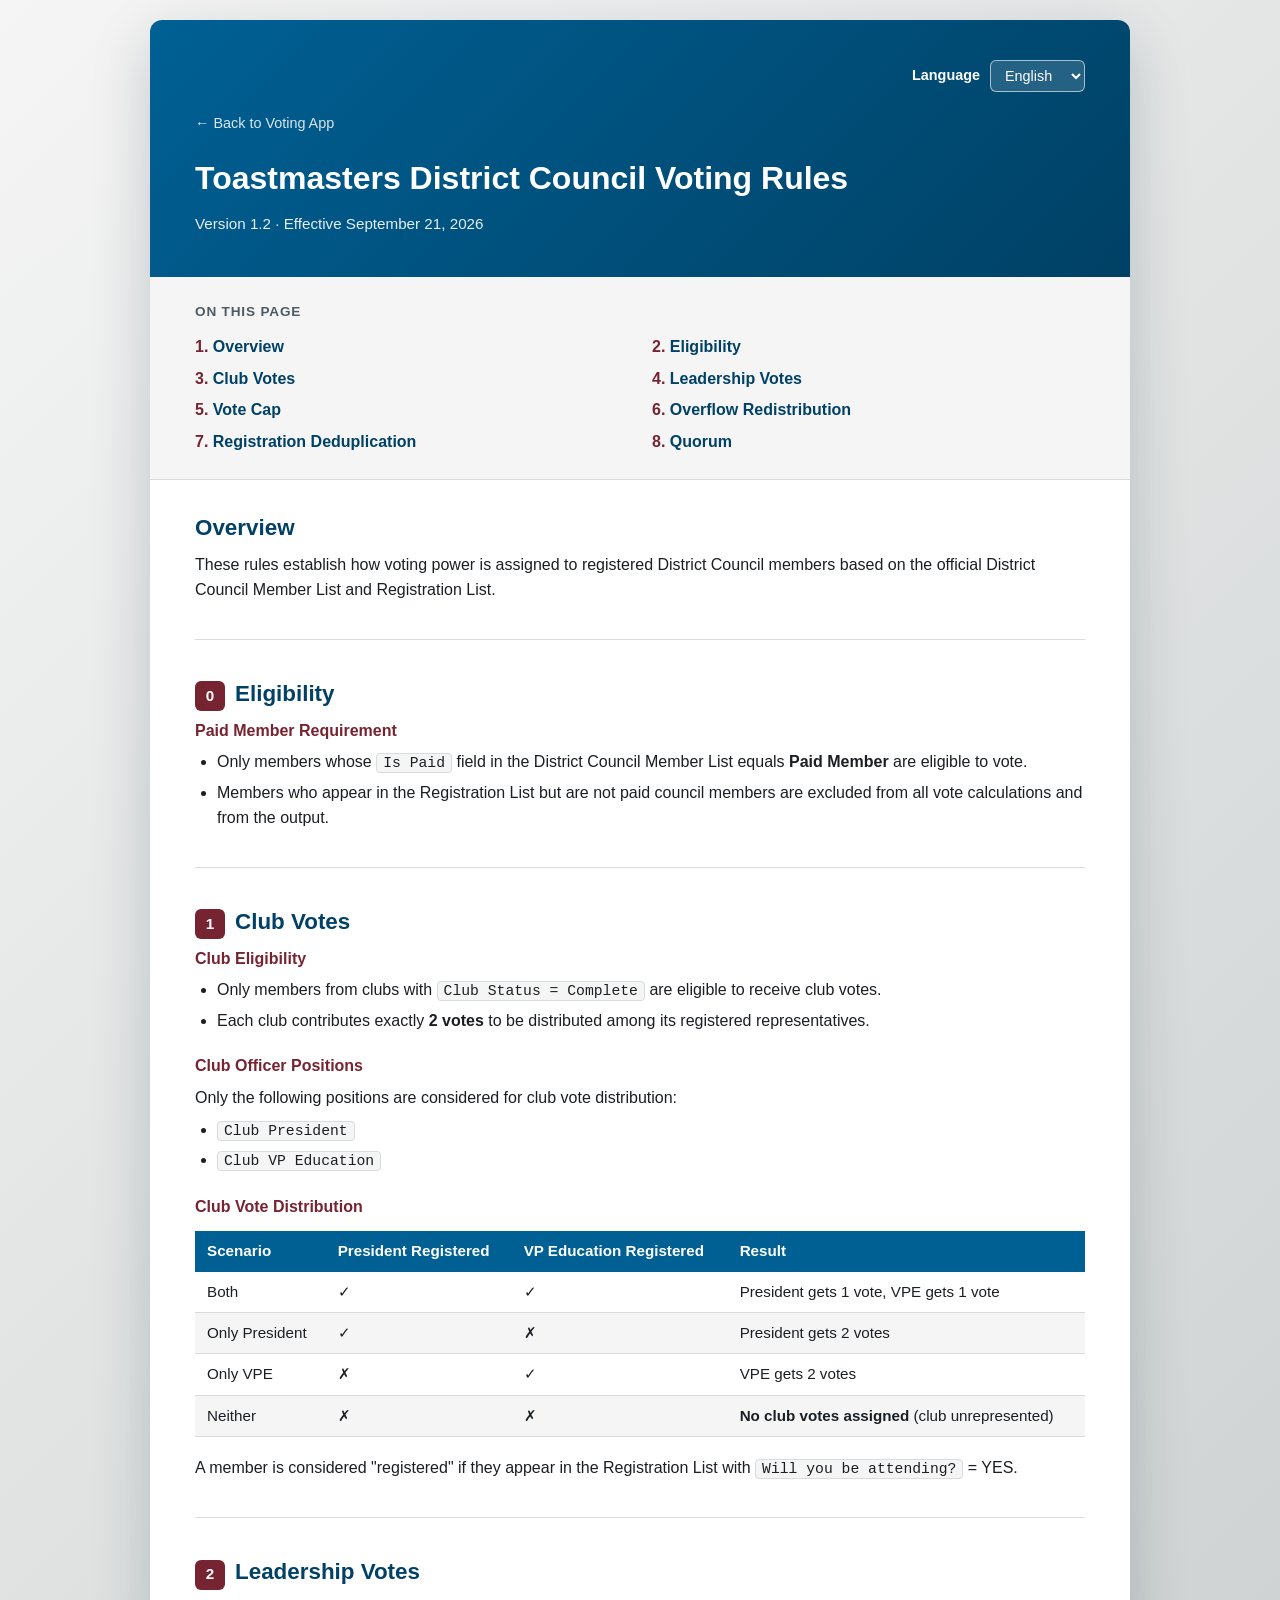
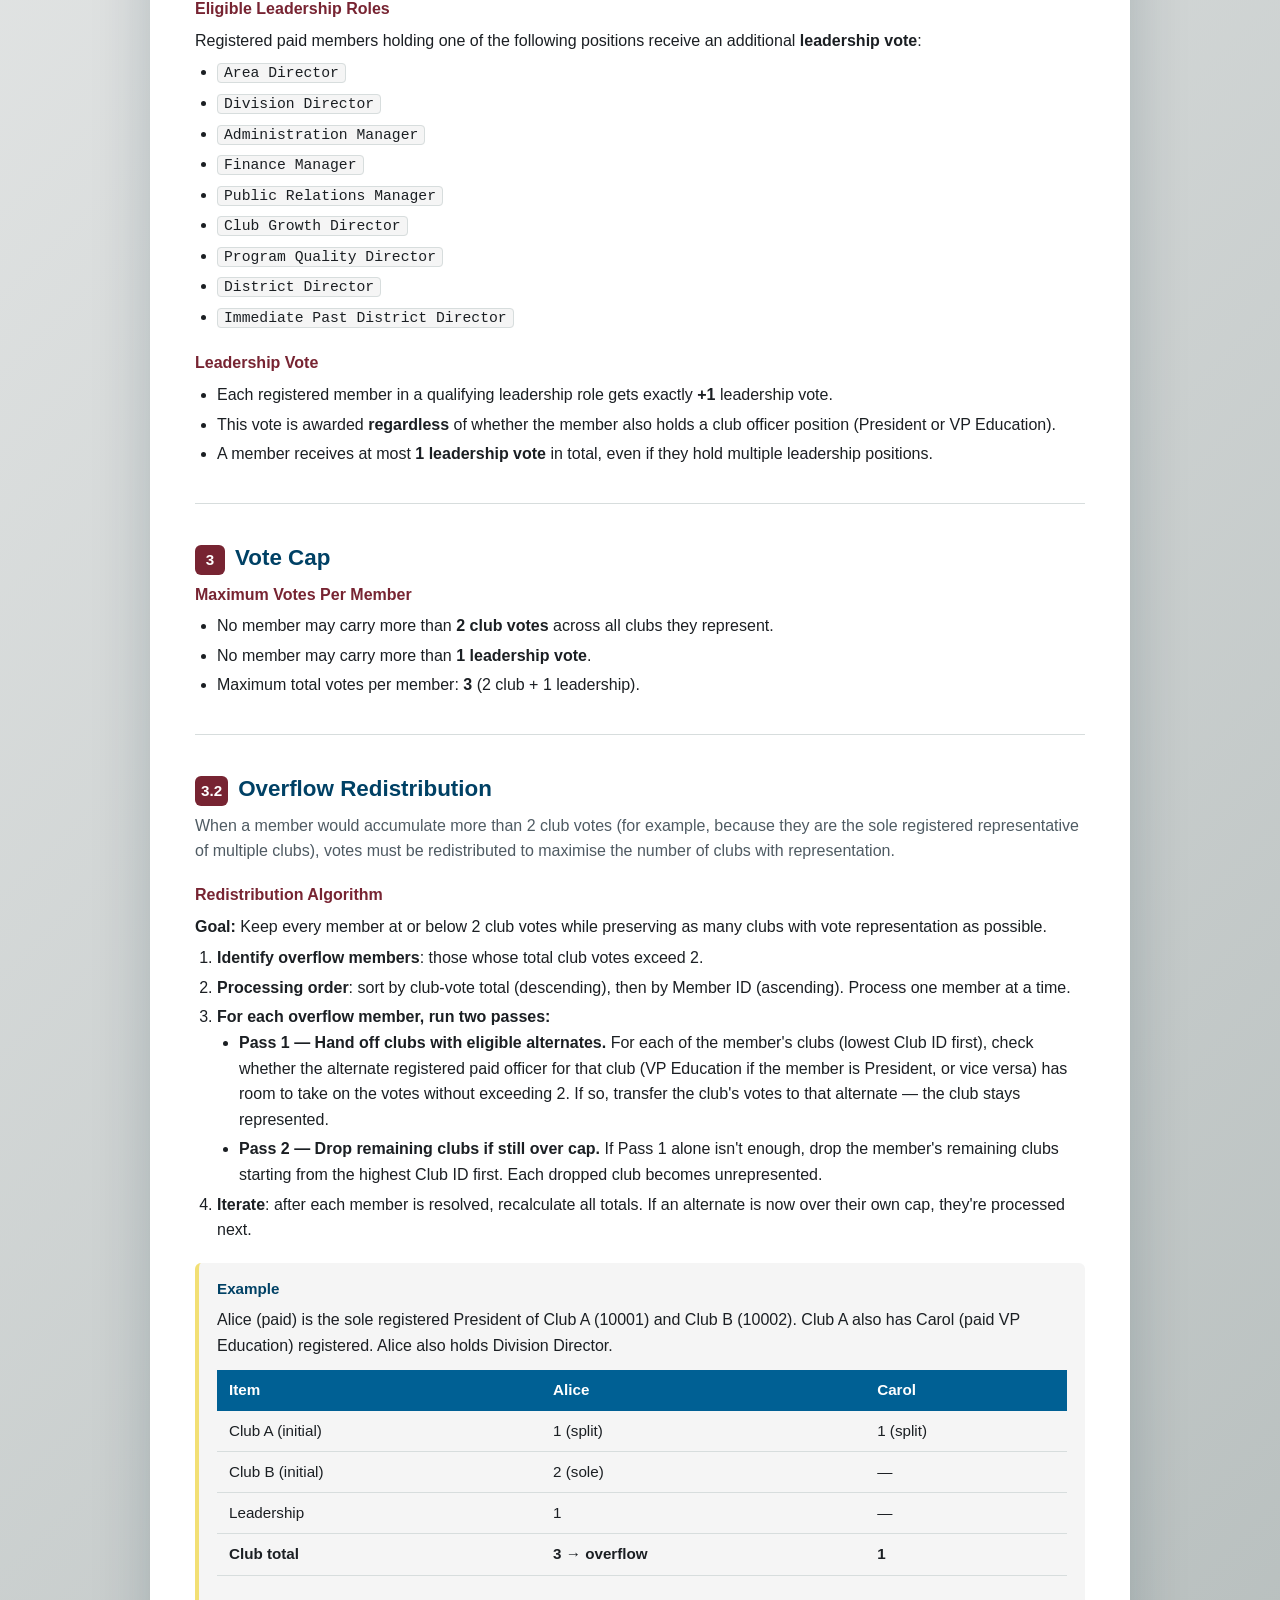
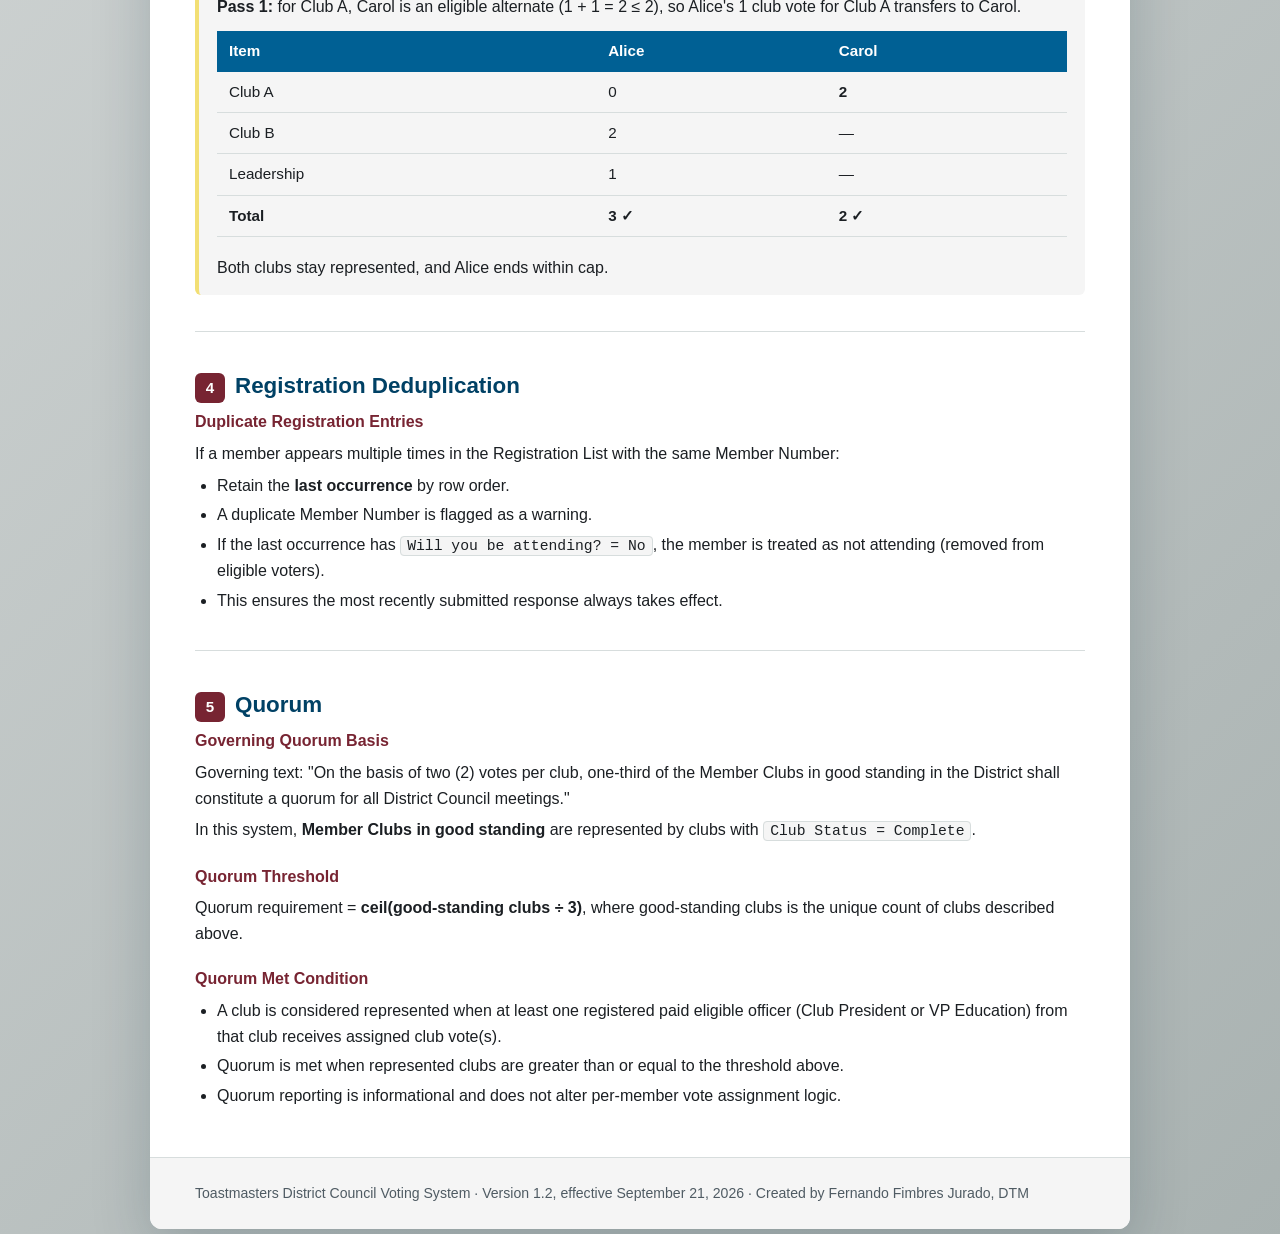
==== commit a94bbe8a: "fix: use "District Council" instead of bare "Council" throughout Corrects terminology across all use" ====
--- a/docs/voting-rules.html
+++ b/docs/voting-rules.html
@@ -3,7 +3,7 @@
 <head>
 <meta charset="UTF-8">
 <meta name="viewport" content="width=device-width, initial-scale=1.0">
-<title>Voting Rules — Toastmasters Council Voting</title>
+<title>Voting Rules — Toastmasters District Council Voting</title>
 <style>
     :root {
         --tm-loyal-blue: #004165;
@@ -277,7 +277,7 @@
             </select>
         </div>
         <a class="back-link" href="../index.html" id="backLink">&larr; Back to Voting App</a>
-        <h1 id="pageTitle">Toastmasters Council Voting Rules</h1>
+        <h1 id="pageTitle">Toastmasters District Council Voting Rules</h1>
         <p class="meta" id="pageMeta">Version 1.2 &middot; Effective September 21, 2026</p>
     </header>
 
@@ -300,7 +300,7 @@
         <main>
             <section class="rule" id="overview-en">
                 <h2>Overview</h2>
-                <p>These rules establish how voting power is assigned to registered Council members based on the official Council Member List and Registration List.</p>
+                <p>These rules establish how voting power is assigned to registered District Council members based on the official District Council Member List and Registration List.</p>
             </section>
 
             <section class="rule" id="eligibility-en">
@@ -308,7 +308,7 @@
                 <div class="clause">
                     <h3>Paid Member Requirement</h3>
                     <ul>
-                        <li>Only members whose <code>Is Paid</code> field in the Council Member List equals <strong>Paid Member</strong> are eligible to vote.</li>
+                        <li>Only members whose <code>Is Paid</code> field in the District Council Member List equals <strong>Paid Member</strong> are eligible to vote.</li>
                         <li>Members who appear in the Registration List but are not paid council members are excluded from all vote calculations and from the output.</li>
                     </ul>
                 </div>
@@ -490,7 +490,7 @@
         <main>
             <section class="rule" id="overview-es">
                 <h2>Resumen</h2>
-                <p>Estas reglas establecen cómo se asigna el poder de voto a los socios registrados del Consejo, con base en la Lista de Miembros del Consejo y la Lista de Registro oficiales.</p>
+                <p>Estas reglas establecen cómo se asigna el poder de voto a los socios registrados del Consejo de Distrito, con base en la Lista de Miembros del Consejo de Distrito y la Lista de Registro oficiales.</p>
             </section>
 
             <section class="rule" id="eligibility-es">
@@ -498,8 +498,8 @@
                 <div class="clause">
                     <h3>Requisito de Socio Pagado</h3>
                     <ul>
-                        <li>Solo los socios cuyo campo <code>Is Paid</code> en la Lista de Miembros del Consejo sea igual a <strong>Paid Member</strong> son elegibles para votar.</li>
-                        <li>Los socios que aparecen en la Lista de Registro pero no son socios pagados del Consejo quedan excluidos de todos los cálculos de votos y del resultado final.</li>
+                        <li>Solo los socios cuyo campo <code>Is Paid</code> en la Lista de Miembros del Consejo de Distrito sea igual a <strong>Paid Member</strong> son elegibles para votar.</li>
+                        <li>Los socios que aparecen en la Lista de Registro pero no son socios pagados del Consejo de Distrito quedan excluidos de todos los cálculos de votos y del resultado final.</li>
                     </ul>
                 </div>
             </section>
@@ -662,7 +662,7 @@
     </div>
 
     <footer id="pageFooter">
-        Toastmasters Council Voting System &middot; Version 1.2, effective September 21, 2026 &middot; Created by Fernando Fimbres Jurado, DTM
+        Toastmasters District Council Voting System &middot; Version 1.2, effective September 21, 2026 &middot; Created by Fernando Fimbres Jurado, DTM
     </footer>
 </div>
 <script>
@@ -670,16 +670,16 @@
     var TEXT = {
         en: {
             back: '← Back to Voting App',
-            title: 'Toastmasters Council Voting Rules',
+            title: 'Toastmasters District Council Voting Rules',
             meta: 'Version 1.2 · Effective September 21, 2026',
-            footer: 'Toastmasters Council Voting System · Version 1.2, effective September 21, 2026 · Created by Fernando Fimbres Jurado, DTM',
+            footer: 'Toastmasters District Council Voting System · Version 1.2, effective September 21, 2026 · Created by Fernando Fimbres Jurado, DTM',
             langLabel: 'Language'
         },
         es: {
             back: '← Volver a la App de Votación',
-            title: 'Reglas de Votación del Consejo Toastmasters',
+            title: 'Reglas de Votación del Consejo de Distrito Toastmasters',
             meta: 'Versión 1.2 · Vigente desde el 21 de septiembre de 2026',
-            footer: 'Sistema de Votación del Consejo Toastmasters · Versión 1.2, vigente desde el 21 de septiembre de 2026 · Creado por Fernando Fimbres Jurado, DTM',
+            footer: 'Sistema de Votación del Consejo de Distrito Toastmasters · Versión 1.2, vigente desde el 21 de septiembre de 2026 · Creado por Fernando Fimbres Jurado, DTM',
             langLabel: 'Idioma'
         }
     };
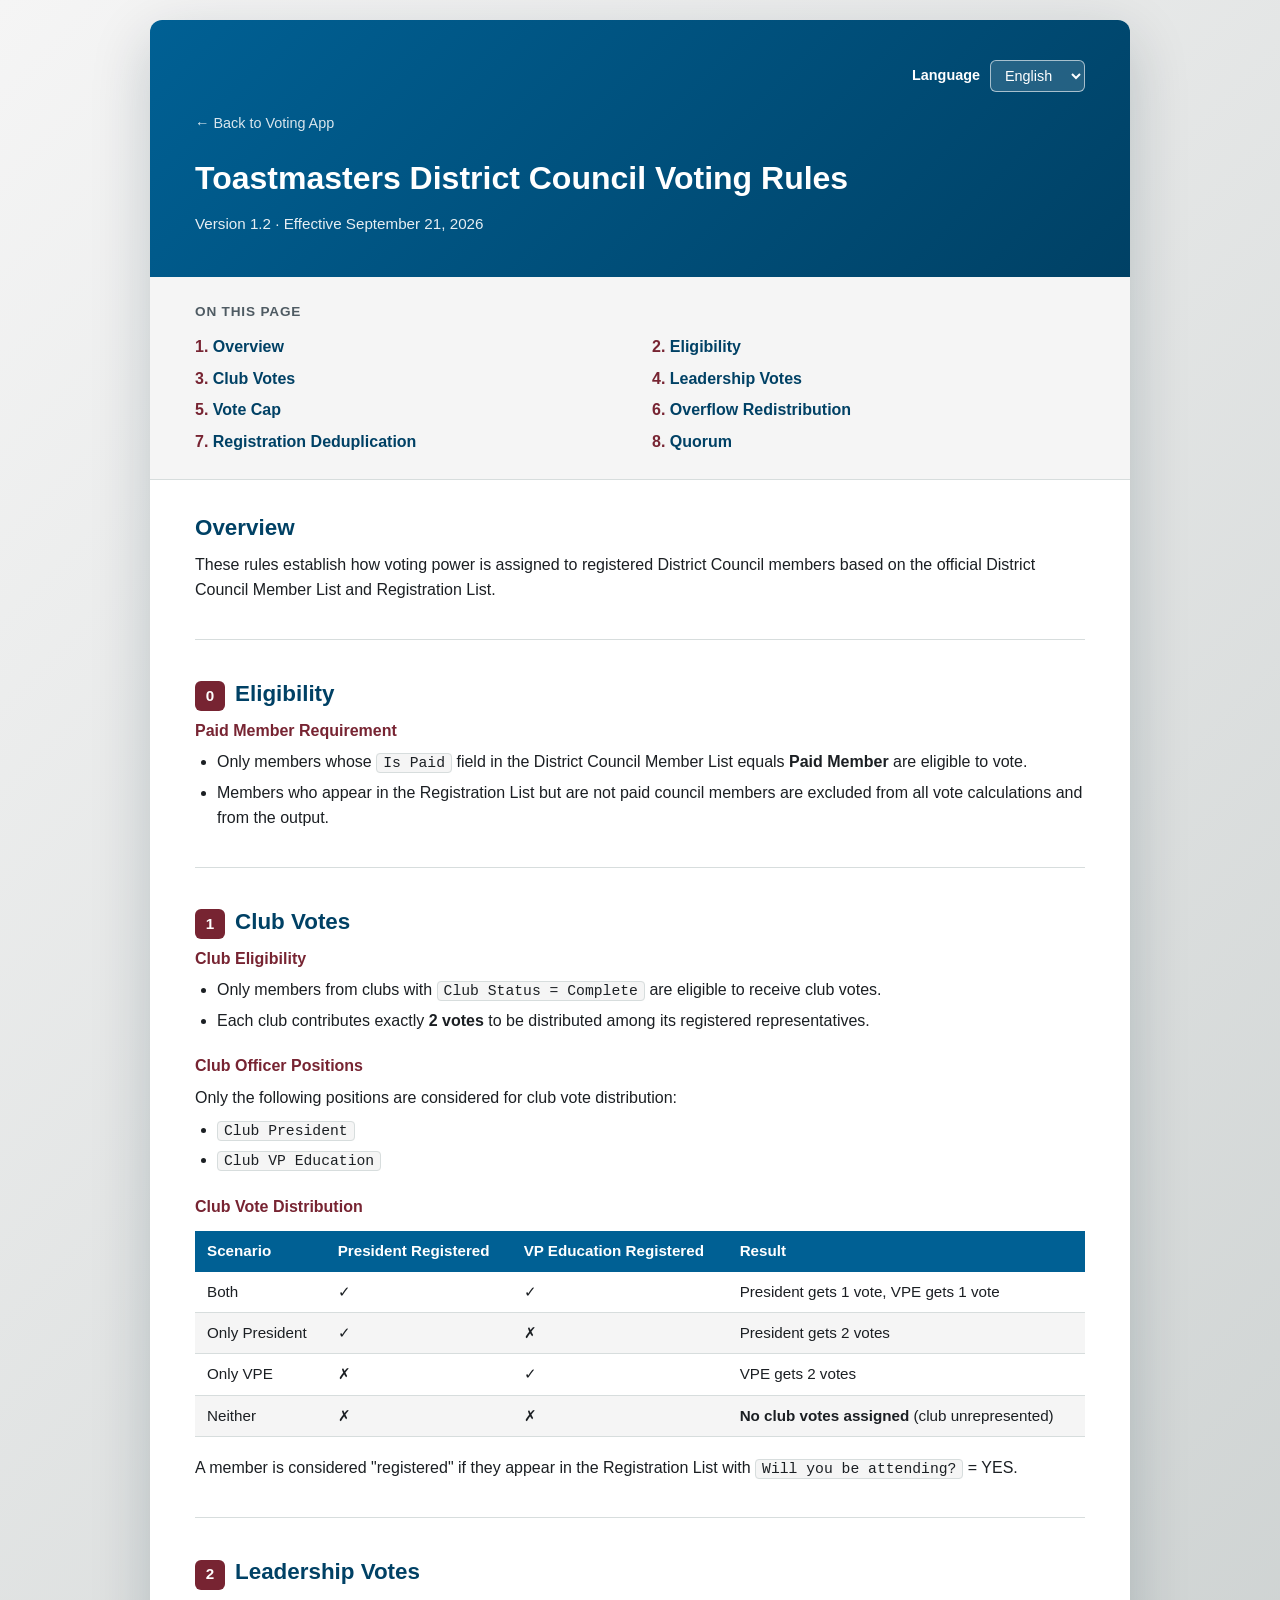
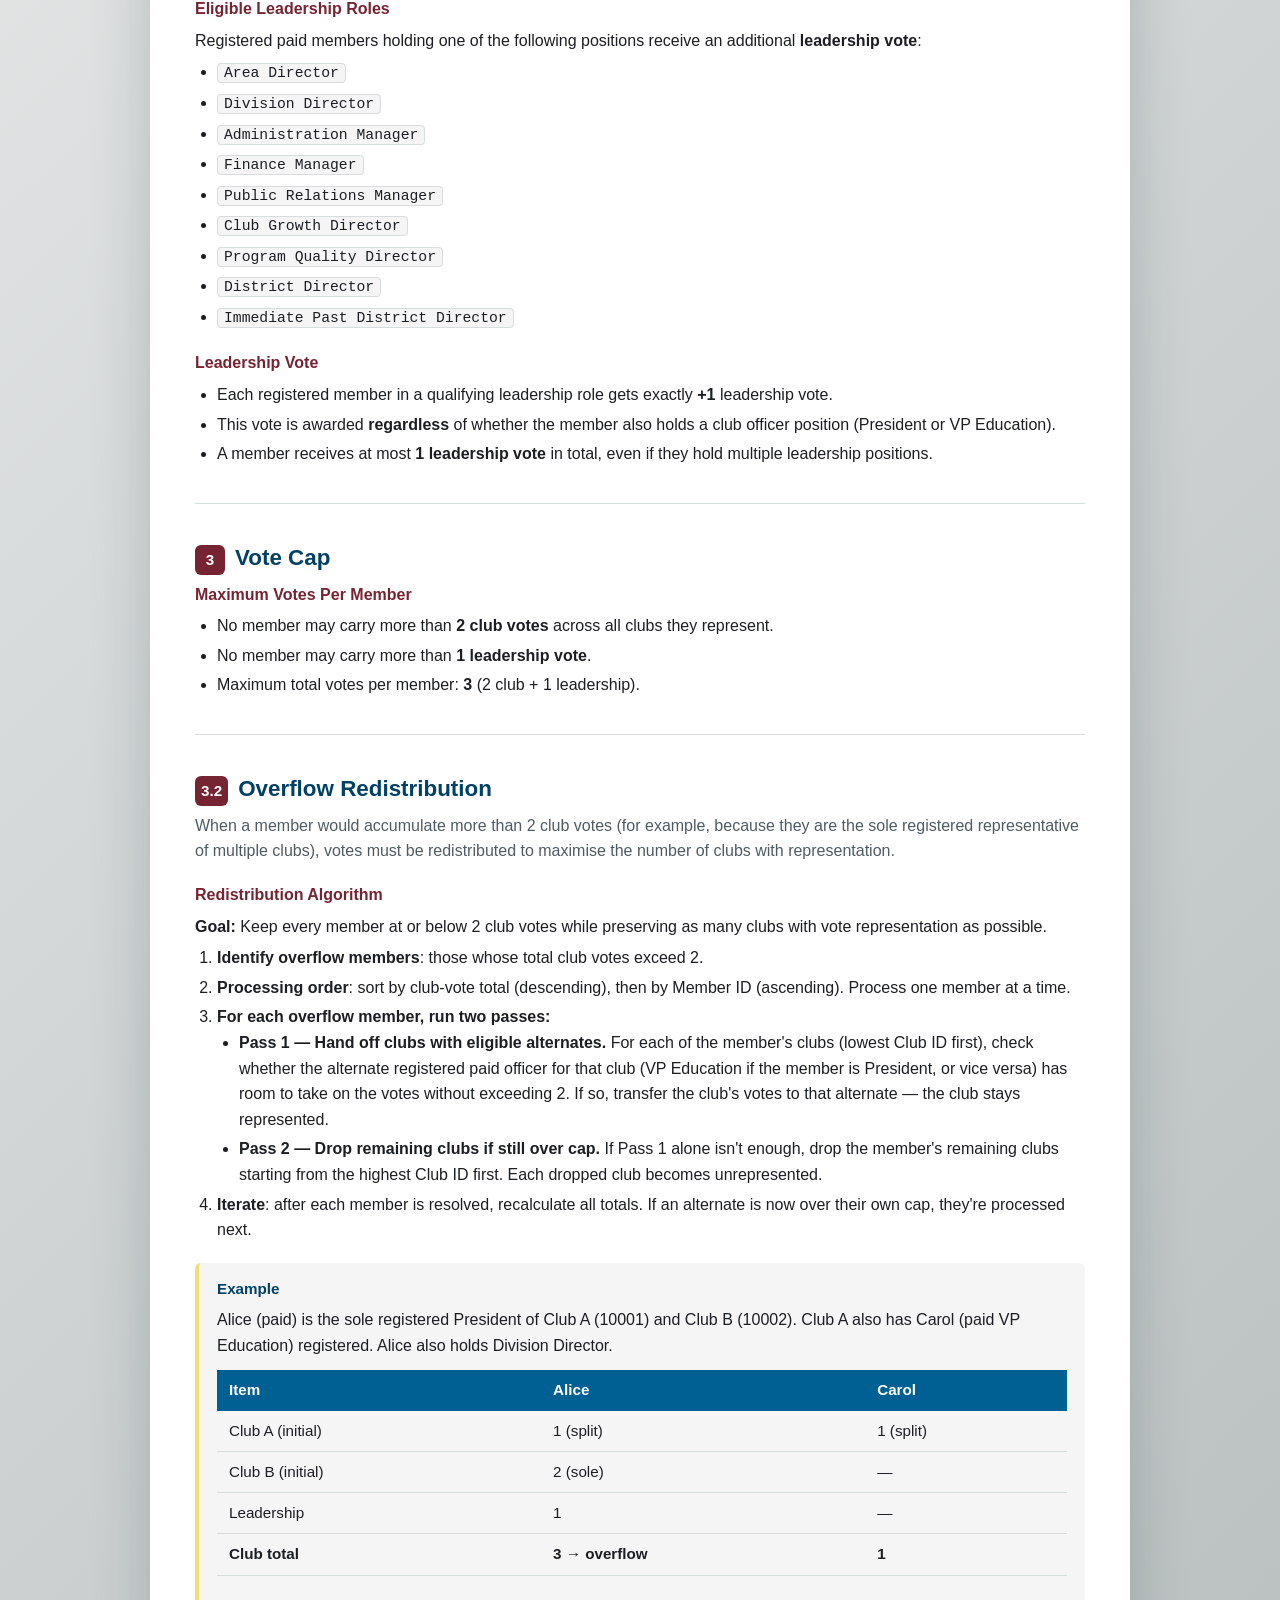
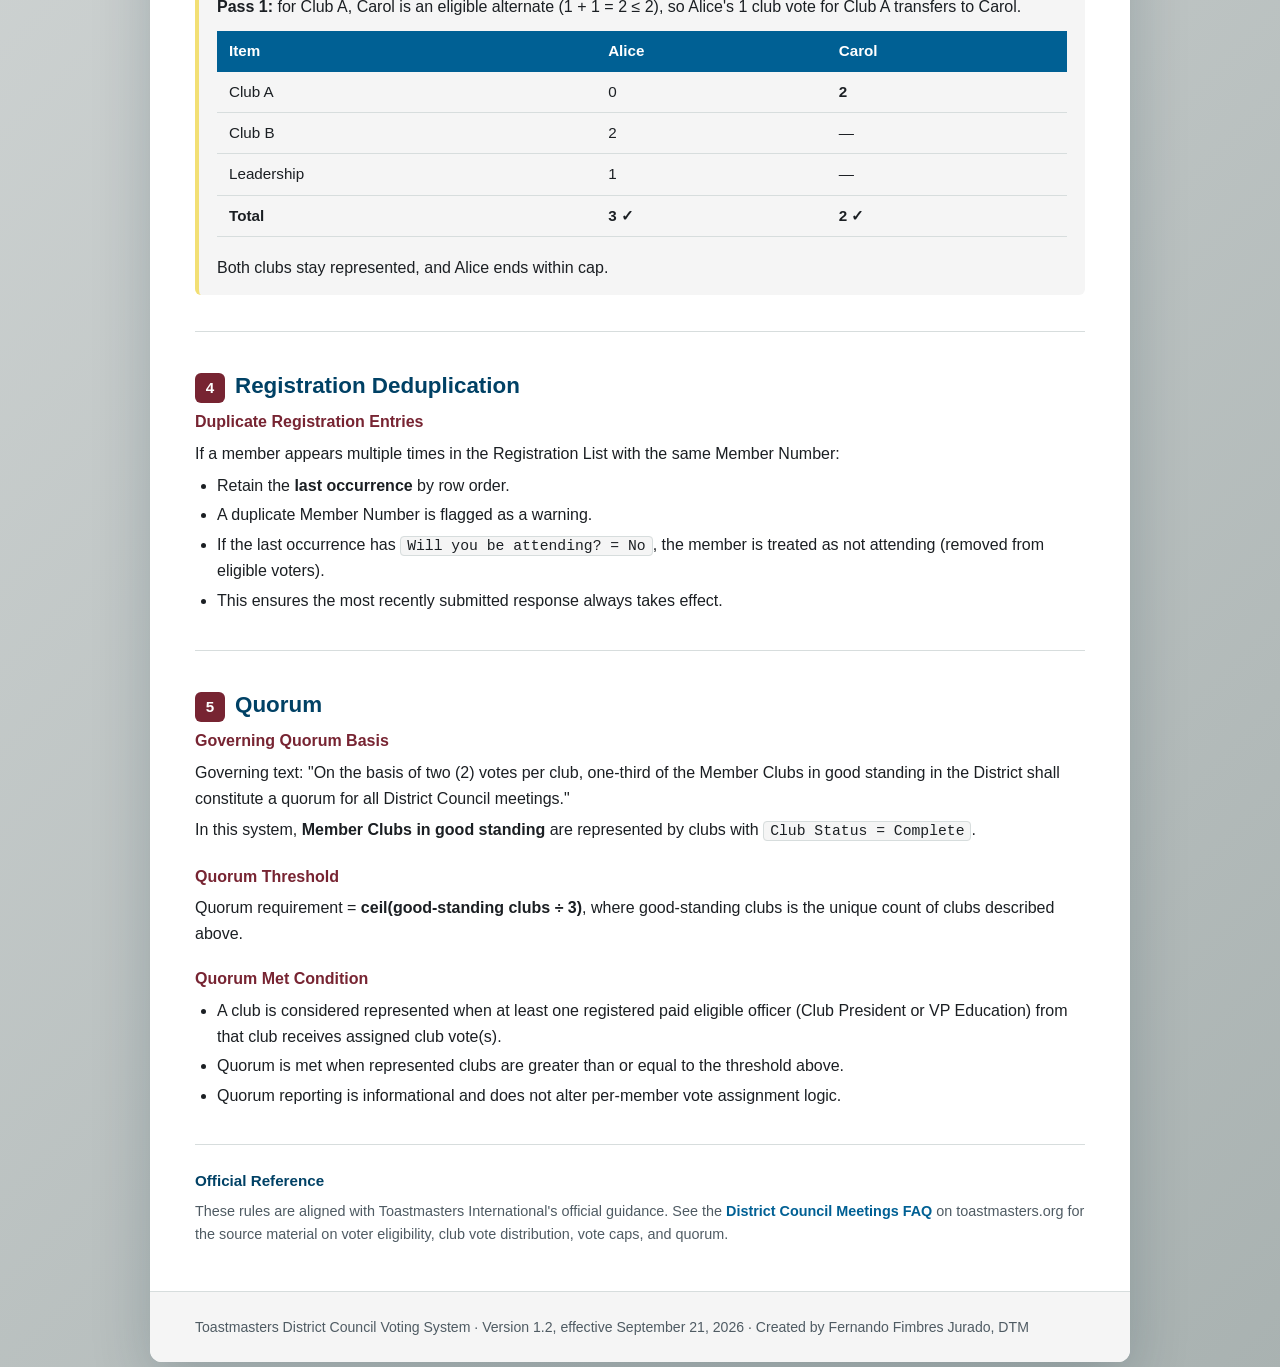
==== commit a73cf381: "docs: add official Toastmasters FAQ reference; verified rules match Added an "Official Reference" no" ====
--- a/docs/voting-rules.html
+++ b/docs/voting-rules.html
@@ -237,6 +237,30 @@
         color: var(--tm-loyal-blue);
         font-size: 0.95rem;
         margin-bottom: 6px;
+    }
+
+    .reference-note {
+        margin-top: 36px;
+        padding-top: 24px;
+        border-top: 1px solid var(--tm-border);
+        color: var(--tm-slate);
+        font-size: 0.9rem;
+    }
+
+    .reference-note h3 {
+        color: var(--tm-loyal-blue);
+        font-size: 0.95rem;
+        margin-bottom: 6px;
+    }
+
+    .reference-note a {
+        color: var(--tm-blissful-blue);
+        font-weight: 700;
+        text-decoration: none;
+    }
+
+    .reference-note a:hover {
+        text-decoration: underline;
     }
 
     footer {
@@ -468,6 +492,11 @@
                     </ul>
                 </div>
             </section>
+
+            <div class="reference-note">
+                <h3>Official Reference</h3>
+                <p>These rules are aligned with Toastmasters International's official guidance. See the <a href="https://www.toastmasters.org/footer/faq/District%20Council%20Meetings" target="_blank" rel="noopener">District Council Meetings FAQ</a> on toastmasters.org for the source material on voter eligibility, club vote distribution, vote caps, and quorum.</p>
+            </div>
         </main>
     </div>
 
@@ -658,6 +687,11 @@
                     </ul>
                 </div>
             </section>
+
+            <div class="reference-note">
+                <h3>Referencia Oficial</h3>
+                <p>Estas reglas están alineadas con la guía oficial de Toastmasters International. Consulta las <a href="https://www.toastmasters.org/footer/faq/District%20Council%20Meetings" target="_blank" rel="noopener">Preguntas frecuentes sobre las reuniones del Consejo de Distrito</a> en toastmasters.org para el material de referencia sobre elegibilidad de votantes, distribución de votos de club, límites de votos y quórum.</p>
+            </div>
         </main>
     </div>
 
